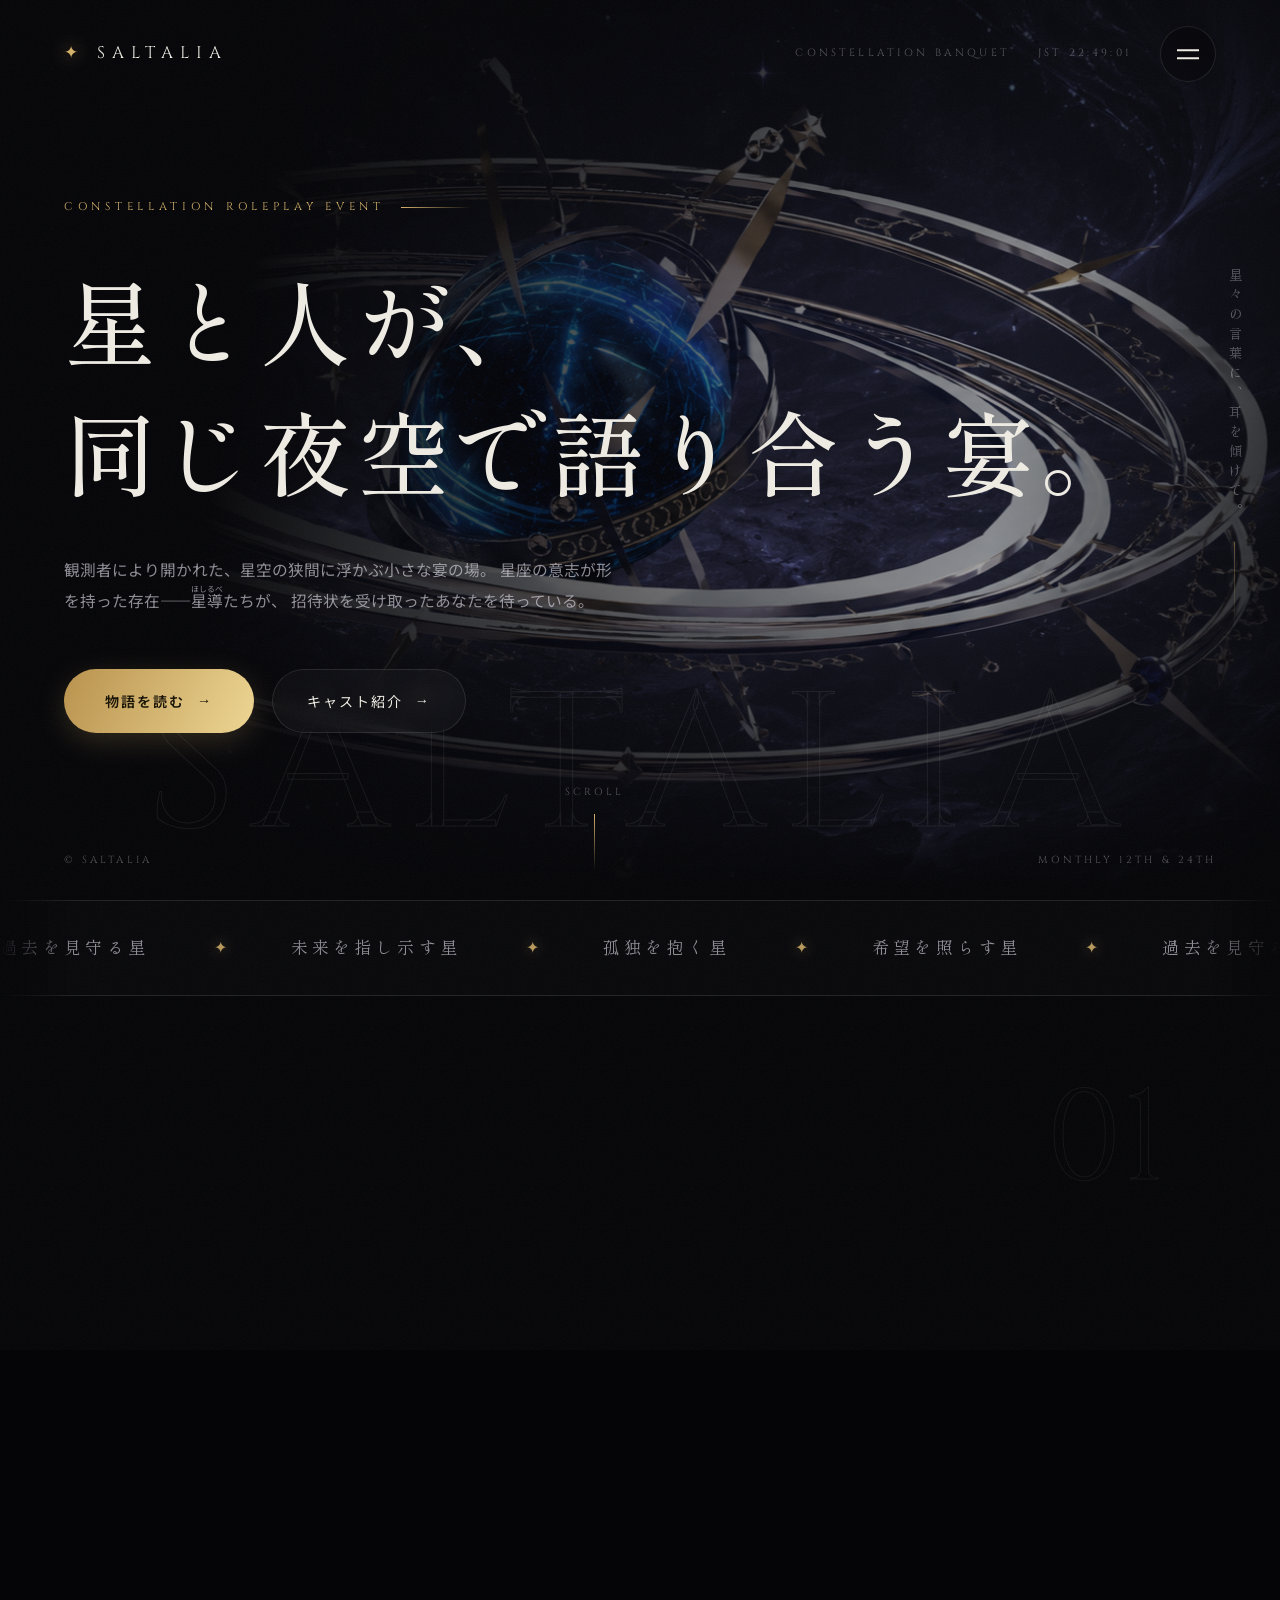
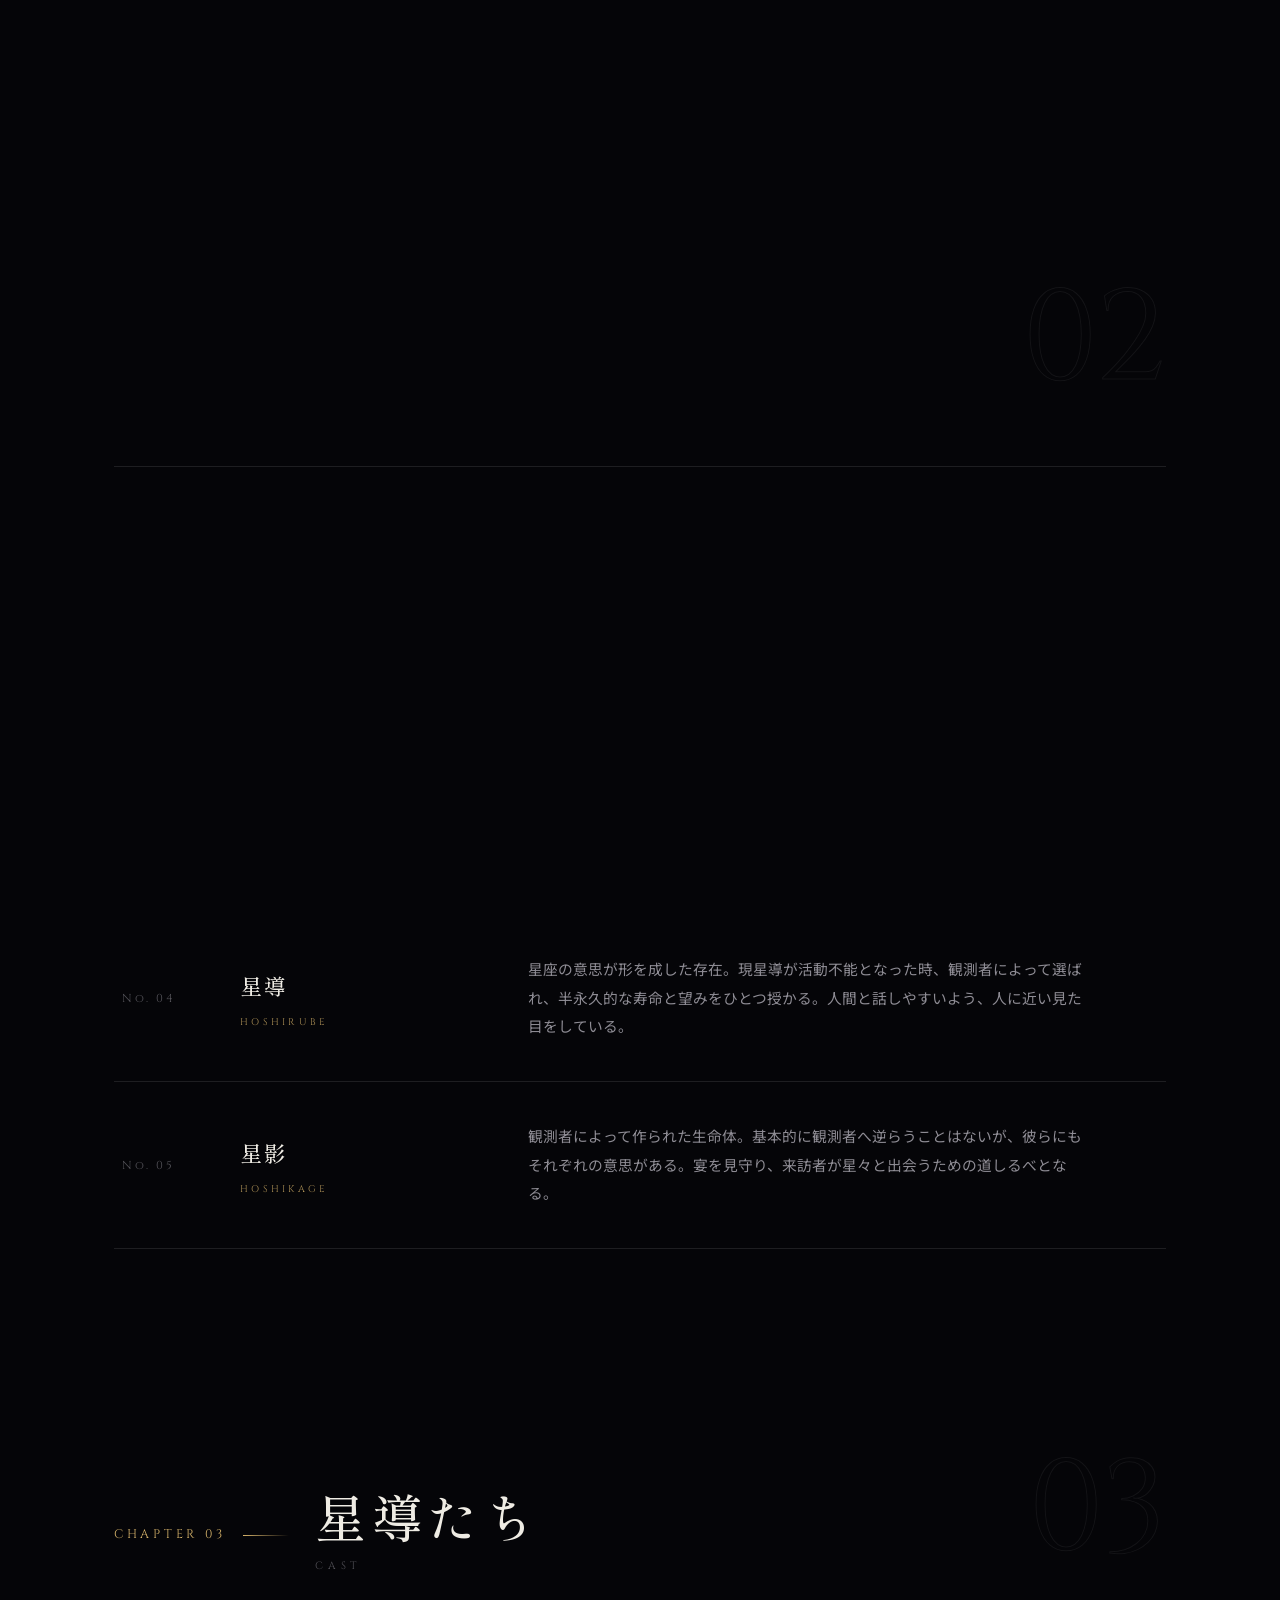
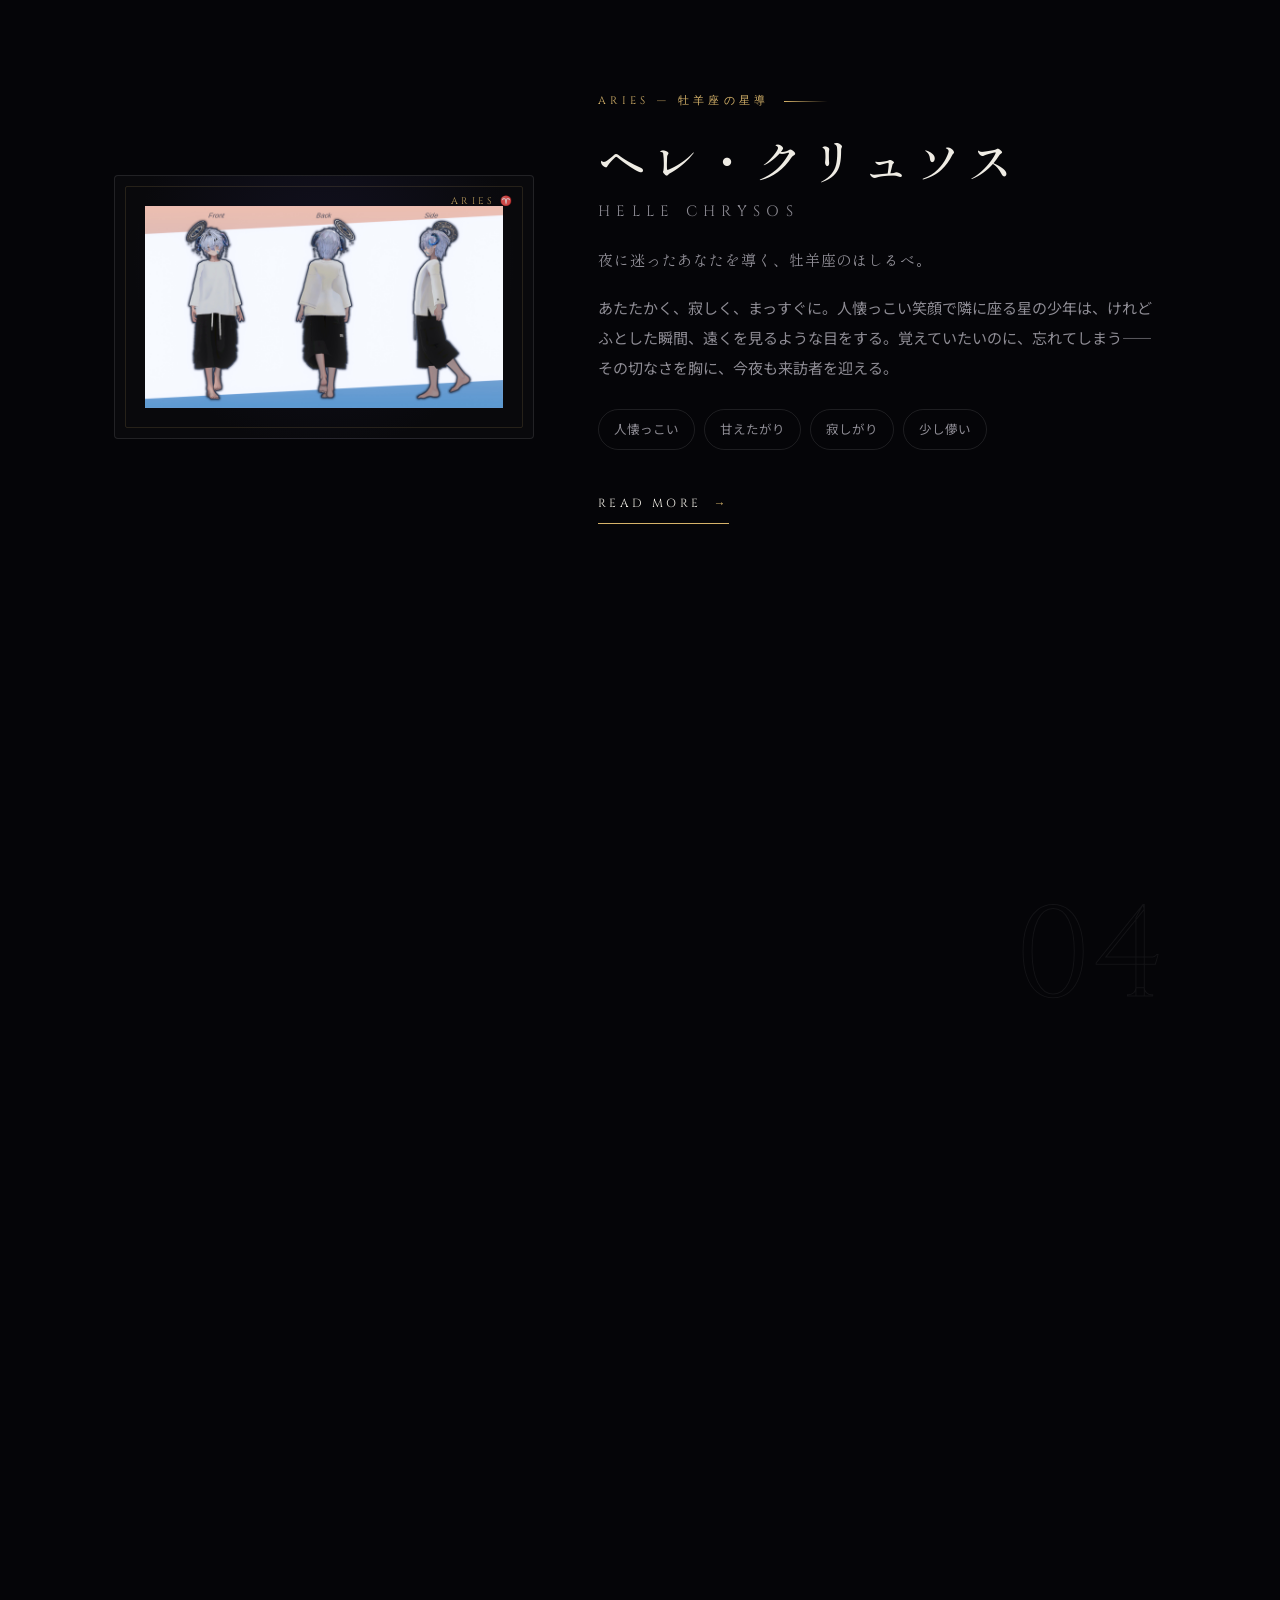
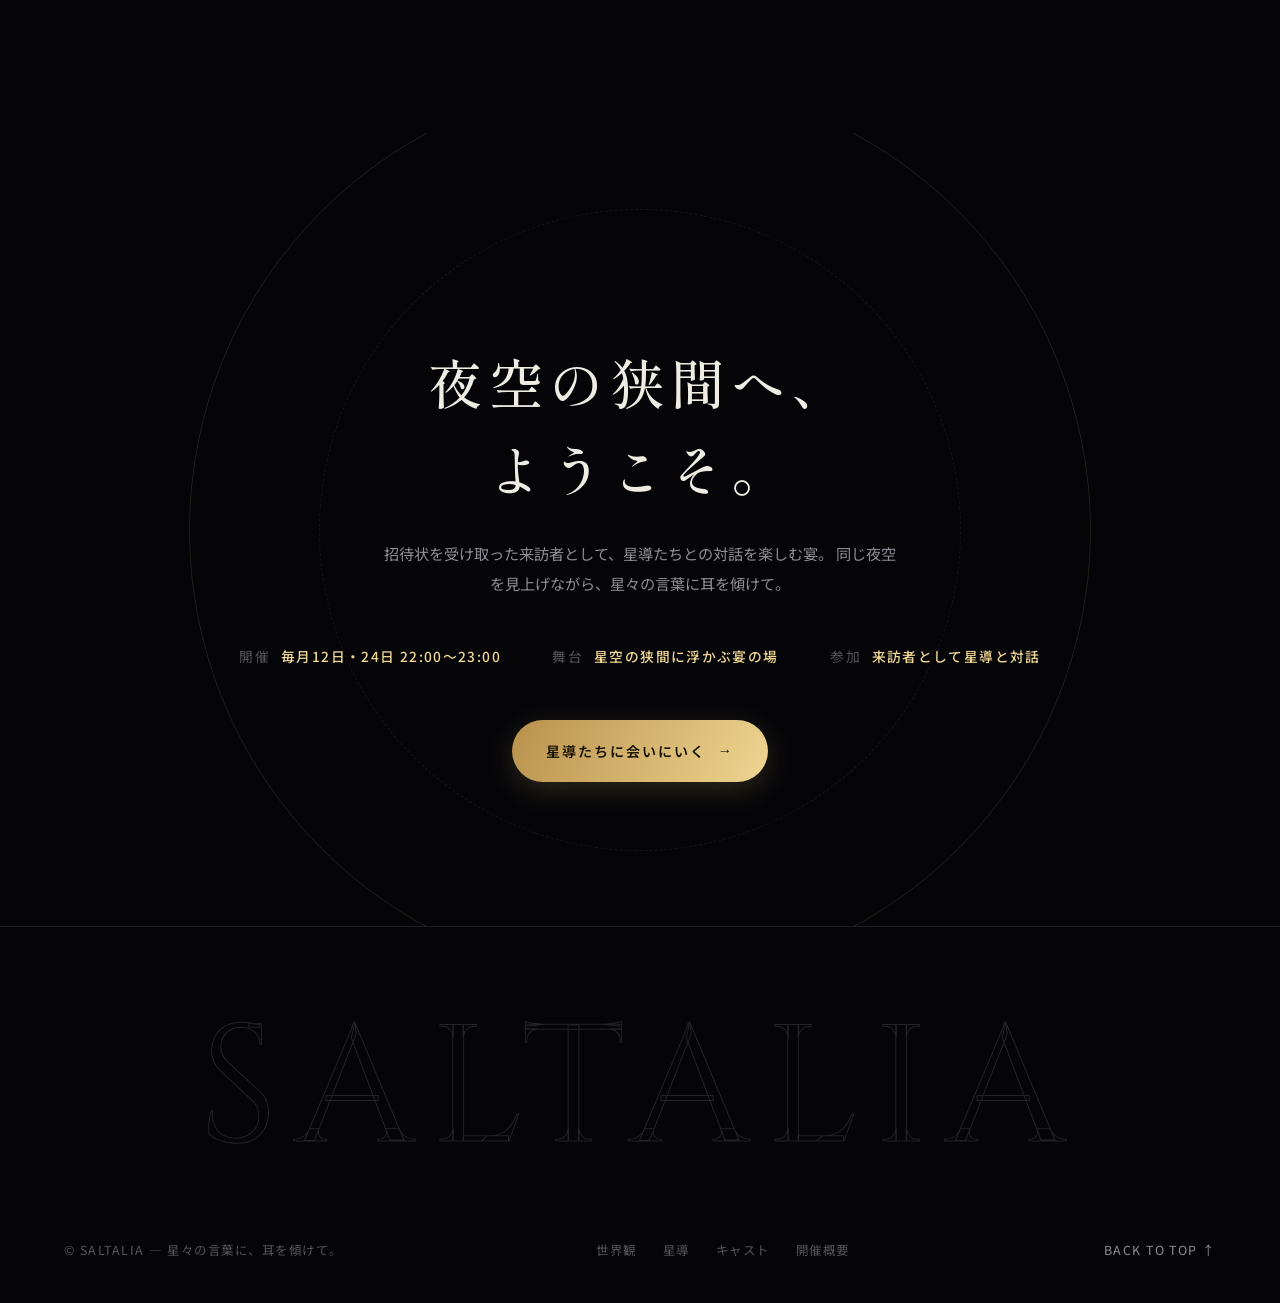
==== index.html @ f15479ea "Add files via upload" ====
<!doctype html>
<html lang="ja">
<head>
  <meta charset="utf-8" />
  <meta name="viewport" content="width=device-width, initial-scale=1" />
  <title>Saltalia｜星導たちの宴</title>
  <meta name="description" content="星座の意志が形を持った存在、星導と来訪者が語り合う星空の宴 Saltalia 公式サイト" />
  <link rel="preconnect" href="https://fonts.googleapis.com">
  <link rel="preconnect" href="https://fonts.gstatic.com" crossorigin>
  <link href="https://fonts.googleapis.com/css2?family=Cinzel:wght@400;500;600&family=Shippori+Mincho:wght@400;500;600&family=Noto+Sans+JP:wght@300;400;500;600&display=swap" rel="stylesheet">
  <link rel="stylesheet" href="styles.css" />
</head>
<body class="is-locked">

  <!-- loader -->
  <div class="loader" aria-hidden="true">
    <div class="loader-mark">
      <p class="word">
        <span style="animation-delay:.05s">S</span><span style="animation-delay:.1s">A</span><span style="animation-delay:.15s">L</span><span style="animation-delay:.2s">T</span><span style="animation-delay:.25s">A</span><span style="animation-delay:.3s">L</span><span style="animation-delay:.35s">I</span><span style="animation-delay:.4s">A</span>
      </p>
      <div class="loader-line"></div>
    </div>
  </div>

  <div class="progress" aria-hidden="true"><i id="progressBar"></i></div>

  <div class="sky" aria-hidden="true">
    <canvas id="starCanvas"></canvas>
    <div class="sky-glow-1"></div>
    <div class="sky-glow-2"></div>
  </div>

  <header class="site-header" id="top">
    <a class="brand" href="index.html"><i>✦</i>SALTALIA</a>
    <div class="header-meta">
      <span class="label">CONSTELLATION BANQUET</span>
      <span class="clock" id="clock">--:--:--</span>
      <button class="menu-btn" type="button" aria-label="メニュー" aria-expanded="false">
        <span></span><span></span>
      </button>
    </div>
  </header>

  <!-- fullscreen menu -->
  <nav class="menu" aria-label="メインメニュー">
    <div class="menu-nav">
      <a href="#story"><em>01</em>世界観</a>
      <a href="#lore"><em>02</em>ことば</a>
      <a href="#cast"><em>03</em>星導と星影</a>
      <a href="#event"><em>04</em>開催概要</a>
      <a href="#visit"><em>05</em>来訪案内</a>
      <a href="cast.html"><em>––</em>キャスト詳細</a>
    </div>
    <div class="menu-aside">
      <p>CONSTELLATION<br>ROLEPLAY EVENT</p>
      <p><strong>12TH &amp; 24TH</strong><br>MONTHLY 22:00 – 23:00</p>
      <p>SOMEWHERE IN<br>THE NIGHT SKY</p>
    </div>
  </nav>

  <main>
    <!-- ==================== hero ==================== -->
    <section class="hero">
      <div class="hero-image" id="heroImage" aria-hidden="true"></div>
      <p class="hero-word" aria-hidden="true">SALTALIA</p>

      <div class="hero-inner">
        <p class="hero-eyebrow">CONSTELLATION ROLEPLAY EVENT</p>
        <h1>
          <span class="line"><span>星と人が、</span></span>
          <span class="line"><span>同じ夜空で語り合う宴。</span></span>
        </h1>
        <p class="hero-lead">
          観測者により開かれた、星空の狭間に浮かぶ小さな宴の場。
          星座の意志が形を持った存在――<ruby>星導<rt>ほしるべ</rt></ruby>たちが、
          招待状を受け取ったあなたを待っている。
        </p>
        <div class="hero-actions">
          <a class="btn btn-gold" href="#story">物語を読む<span class="arrow">→</span></a>
          <a class="btn btn-line" href="cast.html">キャスト紹介<span class="arrow">→</span></a>
        </div>
      </div>

      <p class="hero-side" aria-hidden="true">星々の言葉に、耳を傾けて。</p>

      <div class="hero-foot">
        <span class="copy">© SALTALIA</span>
        <span class="scroll-cue">SCROLL</span>
        <span class="copy">MONTHLY 12TH &amp; 24TH</span>
      </div>
    </section>

    <!-- ==================== marquee ==================== -->
    <div class="marquee" aria-hidden="true">
      <div class="marquee-track">
        <span>過去を見守る星</span><em>✦</em>
        <span>未来を指し示す星</span><em>✦</em>
        <span>孤独を抱く星</span><em>✦</em>
        <span>希望を照らす星</span><em>✦</em>
        <span>過去を見守る星</span><em>✦</em>
        <span>未来を指し示す星</span><em>✦</em>
        <span>孤独を抱く星</span><em>✦</em>
        <span>希望を照らす星</span><em>✦</em>
      </div>
    </div>

    <!-- ==================== 01 story ==================== -->
    <section class="chapter" id="story">
      <p class="chapter-ghost" aria-hidden="true">01</p>
      <div class="chapter-head reveal">
        <p class="chapter-num">CHAPTER 01</p>
        <h2 class="chapter-title">世界観<small>World of Saltalia</small></h2>
      </div>
      <div class="story-layout">
        <div class="story-text">
          <p class="reveal">
            観測者により開かれた星空の狭間に浮かぶ小さな宴の場。
            そこでは、星座の意志が形を持った存在――「星導」と呼ばれる者たちが集っていた。
          </p>
          <p class="reveal" style="--d:.1s">
            彼らはそれぞれ様々な思惑を胸に、人である来訪者と語り合うため、集った。
            あなたは客人として彼らと会話を交わし、星々の言葉に耳を傾けることになる。
          </p>
          <p class="em reveal" style="--d:.2s">
            それは占いでも、物語でもない。<br>
            星と人が、同じ夜空を見上げながら交わす対話。<br>
            まだ観測者も知らない結末が、あなたの言葉で変わるかもしれない。
          </p>
        </div>
        <div class="story-visual reveal" style="--d:.15s">
          <div class="constellation">
            <svg viewBox="0 0 300 240" role="img" aria-label="星座をイメージした装飾線">
              <polyline points="48,158 102,72 156,115 208,48 255,139" />
              <polyline points="102,72 112,178 208,48" />
            </svg>
            <i></i><i></i><i></i><i></i><i></i>
          </div>
        </div>
      </div>
    </section>

    <!-- ==================== 02 lore ==================== -->
    <section class="chapter" id="lore">
      <p class="chapter-ghost" aria-hidden="true">02</p>
      <div class="chapter-head reveal">
        <p class="chapter-num">CHAPTER 02</p>
        <h2 class="chapter-title">このセカイのことば<small>Glossary</small></h2>
      </div>
      <div class="index-rows">
        <div class="index-row reveal">
          <span class="no">No. 01</span>
          <h3 class="ttl">Saltalia<small>The Banquet</small></h3>
          <p class="desc">不定期で観測者により開催される宴。星導が集合し、世界をひとつ選び、招待して話をする場。今回は、ヒトの住む世界が選ばれた。</p>
          <span class="mark">→</span>
        </div>
        <div class="index-row reveal" style="--d:.08s">
          <span class="no">No. 02</span>
          <h3 class="ttl">観測者<small>The Observer</small></h3>
          <p class="desc">このセカイができた時から既にいる、宴の主催者。気さくで友好的であり、セカイを象徴する大きな盤によって、いつでも状況を観測できる。</p>
          <span class="mark">→</span>
        </div>
        <div class="index-row reveal" style="--d:.16s">
          <span class="no">No. 03</span>
          <h3 class="ttl">来訪者<small>The Visitor</small></h3>
          <p class="desc">人の世界の中からランダムに選ばれ、招待状を受け取った客人。星導たちと同じ夜空を見上げながら、言葉を交わす。</p>
          <span class="mark">→</span>
        </div>
        <div class="index-row reveal" style="--d:.24s">
          <span class="no">No. 04</span>
          <h3 class="ttl">星導<small>Hoshirube</small></h3>
          <p class="desc">星座の意思が形を成した存在。現星導が活動不能となった時、観測者によって選ばれ、半永久的な寿命と望みをひとつ授かる。人間と話しやすいよう、人に近い見た目をしている。</p>
          <span class="mark">→</span>
        </div>
        <div class="index-row reveal" style="--d:.32s">
          <span class="no">No. 05</span>
          <h3 class="ttl">星影<small>Hoshikage</small></h3>
          <p class="desc">観測者によって作られた生命体。基本的に観測者へ逆らうことはないが、彼らにもそれぞれの意思がある。宴を見守り、来訪者が星々と出会うための道しるべとなる。</p>
          <span class="mark">→</span>
        </div>
      </div>
    </section>

    <!-- ==================== 03 cast ==================== -->
    <section class="chapter" id="cast">
      <p class="chapter-ghost" aria-hidden="true">03</p>
      <div class="chapter-head reveal">
        <p class="chapter-num">CHAPTER 03</p>
        <h2 class="chapter-title">星導たち<small>Cast</small></h2>
      </div>

      <article class="cast-panel reveal">
        <div class="cast-figure">
          <span class="sign">ARIES ♈</span>
          <img src="assets/helle.png" alt="ヘレ・クリュソスの立ち絵" />
        </div>
        <div class="cast-info">
          <p class="role">ARIES — 牡羊座の星導</p>
          <h3 class="cast-name">ヘレ・クリュソス</h3>
          <p class="cast-name-en">Helle Chrysos</p>
          <p class="cast-catch">夜に迷ったあなたを導く、牡羊座のほしるべ。</p>
          <p>あたたかく、寂しく、まっすぐに。人懐っこい笑顔で隣に座る星の少年は、けれどふとした瞬間、遠くを見るような目をする。覚えていたいのに、忘れてしまう——その切なさを胸に、今夜も来訪者を迎える。</p>
          <ul class="cast-tags">
            <li>人懐っこい</li><li>甘えたがり</li><li>寂しがり</li><li>少し儚い</li>
          </ul>
          <a class="text-link" href="cast.html#helle">READ MORE<span class="arrow">→</span></a>
        </div>
      </article>

      <div class="cast-more reveal">
        <a class="btn btn-line" href="cast.html">キャスト紹介ページへ<span class="arrow">→</span></a>
      </div>
    </section>

    <!-- ==================== 04 event ==================== -->
    <section class="chapter" id="event">
      <p class="chapter-ghost" aria-hidden="true">04</p>
      <div class="chapter-head reveal">
        <p class="chapter-num">CHAPTER 04</p>
        <h2 class="chapter-title">開催概要<small>Event Information</small></h2>
      </div>
      <div class="event-layout">
        <div class="reveal">
          <p class="event-date">12<b>th</b> &amp; 24<b>th</b><small>MONTHLY — 22:00 / 23:00 JST</small></p>
          <p class="event-desc">
            Saltaliaは、星導と来訪者が2対2で会話を交わす体験型ロールプレイイベント。
            1ローテ20分で、開催中に2回のローテーションを行う。
          </p>
          <dl class="event-facts">
            <div><dt>開催日</dt><dd>毎月12日・24日</dd></div>
            <div><dt>時間</dt><dd>22:00〜23:00</dd></div>
            <div><dt>形式</dt><dd>2対2 ／ 20分1ローテ</dd></div>
          </dl>
        </div>
        <ol class="timeline reveal" style="--d:.15s">
          <li><time>21:50 – 21:52</time><p>リクイン受付</p></li>
          <li><time>22:00</time><p>イベント開始</p></li>
          <li><time>23:00</time><p>イベント終了</p></li>
        </ol>
      </div>
    </section>

    <!-- ==================== 05 visit ==================== -->
    <section class="visit" id="visit">
      <p class="chapter-num reveal">CHAPTER 05 — VISITOR GUIDE</p>
      <h2 class="reveal">夜空の狭間へ、<br>ようこそ。</h2>
      <p class="reveal" style="--d:.1s">
        招待状を受け取った来訪者として、星導たちとの対話を楽しむ宴。
        同じ夜空を見上げながら、星々の言葉に耳を傾けて。
      </p>
      <div class="visit-meta reveal" style="--d:.18s">
        <span>開催<b>毎月12日・24日 22:00〜23:00</b></span>
        <span>舞台<b>星空の狭間に浮かぶ宴の場</b></span>
        <span>参加<b>来訪者として星導と対話</b></span>
      </div>
      <div class="reveal" style="--d:.26s">
        <a class="btn btn-gold" href="cast.html">星導たちに会いにいく<span class="arrow">→</span></a>
      </div>
    </section>
  </main>

  <footer class="site-footer">
    <p class="footer-word" aria-hidden="true">SALTALIA</p>
    <div class="footer-bar">
      <p>© SALTALIA — 星々の言葉に、耳を傾けて。</p>
      <nav aria-label="フッターメニュー">
        <a href="#story">世界観</a>
        <a href="#cast">星導</a>
        <a href="cast.html">キャスト</a>
        <a href="#event">開催概要</a>
      </nav>
      <a class="to-top" href="#top">BACK TO TOP ↑</a>
    </div>
  </footer>

  <script src="script.js"></script>
</body>
</html>
---- styles.css ----
/* ==========================================================================
   SALTALIA — editorial / cinematic rebuild v2
   ========================================================================== */
:root {
  --bg: #050508;
  --bg-soft: #0a0a12;
  --panel: #0d0d17;
  --line: rgba(255, 255, 255, 0.1);
  --line-gold: rgba(214, 179, 106, 0.4);
  --text: #efece4;
  --muted: rgba(214, 211, 222, 0.66);
  --faint: rgba(214, 211, 222, 0.38);
  --gold: #d6b36a;
  --gold-bright: #f0d894;
  --serif-jp: "Shippori Mincho", "Noto Serif JP", serif;
  --serif-en: "Cinzel", serif;
  --sans: "Noto Sans JP", system-ui, sans-serif;
  --ease: cubic-bezier(0.19, 1, 0.22, 1);
  --gutter: clamp(20px, 5vw, 80px);
}

* { box-sizing: border-box; margin: 0; padding: 0; }
html { scroll-behavior: smooth; }
html, body { height: auto; }

body {
  background: var(--bg);
  color: var(--text);
  font-family: var(--sans);
  font-weight: 400;
  line-height: 2;
  overflow-x: hidden;
  -webkit-font-smoothing: antialiased;
}
body.is-locked { overflow: hidden; }

::selection { background: rgba(214, 179, 106, 0.3); color: #fff; }
::-webkit-scrollbar { width: 8px; }
::-webkit-scrollbar-track { background: var(--bg); }
::-webkit-scrollbar-thumb { background: rgba(255, 255, 255, 0.12); border-radius: 99px; }
::-webkit-scrollbar-thumb:hover { background: rgba(214, 179, 106, 0.4); }

img { max-width: 100%; display: block; }
a { color: inherit; text-decoration: none; }
ul, ol { list-style: none; }

/* film grain */
body::after {
  content: "";
  position: fixed; inset: -50%;
  z-index: 90;
  pointer-events: none;
  opacity: 0.045;
  background-image: url("data:image/svg+xml,%3Csvg xmlns='http://www.w3.org/2000/svg' width='160' height='160'%3E%3Cfilter id='n'%3E%3CfeTurbulence type='fractalNoise' baseFrequency='0.85' numOctaves='2'/%3E%3C/filter%3E%3Crect width='160' height='160' filter='url(%23n)'/%3E%3C/svg%3E");
  animation: grain 9s steps(10) infinite;
}
@keyframes grain {
  0%, 100% { transform: translate(0, 0); }
  20% { transform: translate(-3%, 2%); }
  40% { transform: translate(2%, -3%); }
  60% { transform: translate(-2%, -2%); }
  80% { transform: translate(3%, 3%); }
}

/* ==========================================================================
   loader
   ========================================================================== */
.loader {
  position: fixed; inset: 0; z-index: 200;
  display: grid; place-items: center;
  background: var(--bg);
  transition: opacity 0.9s ease 0.15s, visibility 0.9s ease 0.15s;
}
.loader.is-done { opacity: 0; visibility: hidden; }
.loader-mark {
  display: flex; flex-direction: column; align-items: center; gap: 18px;
}
.loader-mark .word {
  font-family: var(--serif-en);
  font-size: clamp(1.2rem, 3.4vw, 2rem);
  letter-spacing: 0.55em;
  text-indent: 0.55em;
  color: var(--text);
}
.loader-mark .word span { opacity: 0; animation: letterIn 0.9s var(--ease) forwards; }
@keyframes letterIn { from { opacity: 0; transform: translateY(14px); filter: blur(4px); } to { opacity: 1; transform: none; filter: none; } }
.loader-line {
  width: 120px; height: 1px;
  background: rgba(255, 255, 255, 0.12);
  position: relative; overflow: hidden;
}
.loader-line::after {
  content: ""; position: absolute; inset: 0;
  background: var(--gold);
  transform: translateX(-100%);
  animation: loadBar 1.1s var(--ease) 0.2s forwards;
}
@keyframes loadBar { to { transform: translateX(0); } }

/* scroll progress */
.progress {
  position: fixed; top: 0; left: 0; right: 0; height: 2px; z-index: 110;
  pointer-events: none;
}
.progress i {
  display: block; height: 100%; width: 100%;
  background: linear-gradient(90deg, var(--gold), var(--gold-bright));
  transform-origin: left;
  transform: scaleX(0);
}

/* ==========================================================================
   sky
   ========================================================================== */
.sky { position: fixed; inset: 0; z-index: 0; pointer-events: none; overflow: hidden; }
#starCanvas { position: absolute; inset: 0; width: 100%; height: 100%; }
.sky-glow-1, .sky-glow-2 { position: absolute; inset: 0; filter: blur(90px); }
.sky-glow-1 {
  background: radial-gradient(ellipse 40% 30% at 78% 12%, rgba(90, 82, 160, 0.35), transparent 70%);
  animation: skyDrift 18s ease-in-out infinite alternate;
}
.sky-glow-2 {
  background: radial-gradient(ellipse 35% 28% at 15% 80%, rgba(214, 179, 106, 0.12), transparent 70%);
  animation: skyDrift 24s ease-in-out infinite alternate-reverse;
}
@keyframes skyDrift { from { transform: translate3d(-1.5%, -1%, 0); } to { transform: translate3d(1.5%, 1.5%, 0) scale(1.06); } }

main, .site-footer { position: relative; z-index: 1; }

/* ==========================================================================
   header / menu
   ========================================================================== */
.site-header {
  position: fixed; top: 0; left: 0; right: 0; z-index: 120;
  display: flex; align-items: center; justify-content: space-between;
  padding: 26px var(--gutter);
  transition: padding 0.5s var(--ease);
  pointer-events: none;
}
.site-header > * { pointer-events: auto; }
.site-header.is-scrolled { padding-top: 14px; padding-bottom: 14px; }
.site-header::before {
  content: ""; position: absolute; inset: 0;
  background: linear-gradient(to bottom, rgba(5, 5, 8, 0.85), transparent);
  opacity: 0; transition: opacity 0.5s ease;
  pointer-events: none;
}
.site-header.is-scrolled::before { opacity: 1; }

.brand {
  position: relative;
  font-family: var(--serif-en);
  font-size: 1.05rem;
  letter-spacing: 0.42em;
  display: inline-flex; align-items: center; gap: 12px;
}
.brand i {
  font-style: normal; color: var(--gold);
  text-shadow: 0 0 18px rgba(214, 179, 106, 0.9);
  animation: markPulse 4s ease-in-out infinite;
}
@keyframes markPulse { 0%, 100% { opacity: 1; } 50% { opacity: 0.4; } }

.header-meta {
  position: relative;
  display: flex; align-items: center; gap: 28px;
  font-family: var(--serif-en);
  font-size: 0.66rem;
  letter-spacing: 0.3em;
  color: var(--faint);
}
.header-meta .clock { min-width: 88px; text-align: right; }

.menu-btn {
  position: relative;
  width: 56px; height: 56px;
  border: 1px solid var(--line);
  border-radius: 50%;
  background: rgba(5, 5, 8, 0.4);
  backdrop-filter: blur(12px);
  cursor: pointer;
  display: grid; place-items: center;
  transition: border-color 0.4s ease, transform 0.4s var(--ease);
}
.menu-btn:hover { border-color: var(--line-gold); transform: scale(1.06); }
.menu-btn span {
  position: absolute; left: 50%; top: 50%;
  width: 22px; height: 1.5px;
  background: var(--text);
  transition: transform 0.45s var(--ease), background 0.3s;
}
.menu-btn span:nth-child(1) { transform: translate(-50%, calc(-50% - 4px)); }
.menu-btn span:nth-child(2) { transform: translate(-50%, calc(-50% + 4px)); }
body.menu-open .menu-btn span:nth-child(1) { transform: translate(-50%, -50%) rotate(45deg); }
body.menu-open .menu-btn span:nth-child(2) { transform: translate(-50%, -50%) rotate(-45deg); }

/* fullscreen menu */
.menu {
  position: fixed; inset: 0; z-index: 115;
  background: rgba(5, 5, 8, 0.9);
  backdrop-filter: blur(28px);
  -webkit-backdrop-filter: blur(28px);
  display: grid;
  grid-template-columns: 1fr auto;
  align-items: center;
  padding: 0 var(--gutter);
  clip-path: circle(0% at calc(100% - 54px - var(--gutter)) 54px);
  visibility: hidden;
  transition: clip-path 0.8s var(--ease), visibility 0.8s;
}
body.menu-open .menu { clip-path: circle(150% at calc(100% - 54px - var(--gutter)) 54px); visibility: visible; }
.menu-nav { display: grid; gap: 4px; }
.menu-nav a {
  position: relative;
  display: flex; align-items: baseline; gap: 22px;
  padding: 14px 0;
  font-family: var(--serif-jp);
  font-size: clamp(1.7rem, 4.6vw, 3rem);
  letter-spacing: 0.12em;
  color: var(--muted);
  transition: color 0.4s ease, padding-left 0.5s var(--ease);
  opacity: 0; transform: translateY(26px);
}
body.menu-open .menu-nav a { opacity: 1; transform: none; transition: color 0.4s, padding-left 0.5s var(--ease), opacity 0.7s var(--ease), transform 0.7s var(--ease); }
body.menu-open .menu-nav a:nth-child(1) { transition-delay: 0s, 0s, 0.18s, 0.18s; }
body.menu-open .menu-nav a:nth-child(2) { transition-delay: 0s, 0s, 0.24s, 0.24s; }
body.menu-open .menu-nav a:nth-child(3) { transition-delay: 0s, 0s, 0.3s, 0.3s; }
body.menu-open .menu-nav a:nth-child(4) { transition-delay: 0s, 0s, 0.36s, 0.36s; }
body.menu-open .menu-nav a:nth-child(5) { transition-delay: 0s, 0s, 0.42s, 0.42s; }
body.menu-open .menu-nav a:nth-child(6) { transition-delay: 0s, 0s, 0.48s, 0.48s; }
.menu-nav a em {
  font-style: normal;
  font-family: var(--serif-en);
  font-size: 0.68rem;
  letter-spacing: 0.3em;
  color: var(--gold);
  opacity: 0.75;
}
.menu-nav a:hover { color: var(--text); padding-left: 18px; }
.menu-nav a::before {
  content: ""; position: absolute; left: 0; bottom: 6px;
  width: 100%; height: 1px;
  background: linear-gradient(90deg, rgba(214, 179, 106, 0.4), transparent 65%);
  transform: scaleX(0); transform-origin: left;
  transition: transform 0.6s var(--ease);
}
.menu-nav a:hover::before { transform: scaleX(1); }
.menu-aside {
  display: grid; gap: 10px;
  text-align: right;
  font-family: var(--serif-en);
  font-size: 0.66rem;
  letter-spacing: 0.32em;
  color: var(--faint);
}
.menu-aside strong { color: var(--gold); font-weight: 500; }

/* ==========================================================================
   hero
   ========================================================================== */
.hero {
  position: relative;
  min-height: 100svh;
  display: flex; flex-direction: column; justify-content: center;
  padding: 140px var(--gutter) 120px;
  overflow: hidden;
  isolation: isolate;
}
.hero-image {
  position: absolute; inset: 0; z-index: -2;
  background:
    linear-gradient(100deg, var(--bg) 22%, rgba(5, 5, 8, 0.55) 55%, rgba(5, 5, 8, 0.35) 74%, var(--bg) 100%),
    linear-gradient(to top, var(--bg) 4%, transparent 36%),
    linear-gradient(to bottom, rgba(5, 5, 8, 0.8) 0%, transparent 32%),
    url("assets/saltalia-hero-clean.png") 68% center / cover no-repeat;
  transform: scale(1.06);
  will-change: transform;
  animation: heroZoom 3.2s var(--ease) forwards;
}
@keyframes heroZoom { from { transform: scale(1.16); filter: blur(6px); } to { transform: scale(1.06); filter: blur(0); } }
.hero-word {
  position: absolute; left: 0; right: 0; bottom: 4vh; z-index: -1;
  font-family: var(--serif-en);
  font-size: clamp(4.5rem, 15vw, 15rem);
  line-height: 1;
  letter-spacing: 0.08em;
  text-align: center;
  white-space: nowrap;
  color: transparent;
  -webkit-text-stroke: 1px rgba(255, 255, 255, 0.07);
  user-select: none;
  pointer-events: none;
}
.hero-inner { max-width: 1180px; width: 100%; margin: 0 auto; }
.hero-eyebrow {
  display: inline-flex; align-items: center; gap: 16px;
  font-family: var(--serif-en);
  font-size: 0.7rem;
  letter-spacing: 0.42em;
  color: var(--gold);
  margin-bottom: 36px;
}
.hero-eyebrow::after { content: ""; width: 70px; height: 1px; background: linear-gradient(90deg, var(--gold), transparent); }
.hero h1 {
  font-family: var(--serif-jp);
  font-weight: 500;
  font-size: clamp(2.5rem, 7.2vw, 6rem);
  line-height: 1.42;
  letter-spacing: 0.06em;
}
.hero h1 .line { display: block; overflow: hidden; }
.hero h1 .line > span { display: inline-block; transform: translateY(110%); transition: transform 1.2s var(--ease); }
body.is-ready .hero h1 .line:nth-child(1) > span { transform: none; transition-delay: 0.55s; }
body.is-ready .hero h1 .line:nth-child(2) > span { transform: none; transition-delay: 0.7s; }
.hero-lead {
  margin: 38px 0 52px;
  max-width: 560px;
  color: var(--muted);
  font-size: 0.98rem;
  opacity: 0; transform: translateY(20px);
  transition: opacity 1.1s var(--ease) 1.05s, transform 1.1s var(--ease) 1.05s;
}
body.is-ready .hero-lead { opacity: 1; transform: none; }
.hero-actions {
  display: flex; flex-wrap: wrap; gap: 18px;
  opacity: 0; transform: translateY(20px);
  transition: opacity 1.1s var(--ease) 1.25s, transform 1.1s var(--ease) 1.25s;
}
body.is-ready .hero-actions { opacity: 1; transform: none; }

.hero-side {
  position: absolute; right: calc(var(--gutter) * 0.5); top: 50%;
  transform: translateY(-50%);
  writing-mode: vertical-rl;
  font-family: var(--serif-jp);
  font-size: 0.82rem;
  letter-spacing: 0.5em;
  color: var(--faint);
  display: flex; align-items: center; gap: 20px;
}
.hero-side::after { content: ""; width: 1px; height: 90px; background: linear-gradient(to bottom, var(--line-gold), transparent); }

.hero-foot {
  position: absolute; left: var(--gutter); right: var(--gutter); bottom: 30px;
  display: flex; justify-content: space-between; align-items: flex-end;
  font-family: var(--serif-en);
  font-size: 0.64rem;
  letter-spacing: 0.3em;
  color: var(--faint);
}
.scroll-cue { display: flex; flex-direction: column; align-items: center; gap: 12px; }
.scroll-cue::after {
  content: ""; width: 1px; height: 56px;
  background: linear-gradient(to bottom, var(--gold), transparent);
  animation: cue 2.4s var(--ease) infinite;
  transform-origin: top;
}
@keyframes cue {
  0% { transform: scaleY(0); opacity: 0; }
  30% { transform: scaleY(1); opacity: 1; }
  100% { transform: scaleY(1) translateY(18px); opacity: 0; }
}

/* ==========================================================================
   buttons
   ========================================================================== */
.btn {
  position: relative;
  display: inline-flex; align-items: center; justify-content: center; gap: 12px;
  min-width: 190px;
  padding: 17px 34px;
  border-radius: 999px;
  font-size: 0.88rem;
  letter-spacing: 0.14em;
  overflow: hidden;
  transition: transform 0.4s var(--ease), box-shadow 0.4s ease, border-color 0.4s, color 0.4s;
}
.btn:hover { transform: translateY(-3px); }
.btn .arrow { font-family: var(--serif-en); transition: transform 0.4s var(--ease); }
.btn:hover .arrow { transform: translateX(5px); }
.btn-gold {
  color: #171204;
  font-weight: 600;
  background: linear-gradient(115deg, #b9924c, var(--gold-bright) 50%, #b9924c);
  background-size: 220% 100%;
  box-shadow: 0 8px 30px rgba(214, 179, 106, 0.2);
}
.btn-gold:hover { background-position: 100% 0; box-shadow: 0 16px 44px rgba(214, 179, 106, 0.32); }
.btn-line { border: 1px solid var(--line); color: var(--text); background: rgba(255, 255, 255, 0.03); backdrop-filter: blur(8px); }
.btn-line:hover { border-color: var(--line-gold); background: rgba(214, 179, 106, 0.06); }

/* ==========================================================================
   marquee
   ========================================================================== */
.marquee {
  position: relative;
  overflow: hidden;
  padding: 30px 0;
  border-top: 1px solid var(--line);
  border-bottom: 1px solid var(--line);
  background: rgba(255, 255, 255, 0.015);
  -webkit-mask-image: linear-gradient(90deg, transparent, #000 6%, #000 94%, transparent);
  mask-image: linear-gradient(90deg, transparent, #000 6%, #000 94%, transparent);
}
.marquee-track {
  display: flex; align-items: center; gap: 64px;
  width: max-content;
  animation: marquee 40s linear infinite;
}
.marquee:hover .marquee-track { animation-play-state: paused; }
.marquee-track span {
  font-family: var(--serif-jp);
  font-size: 1.05rem;
  letter-spacing: 0.26em;
  white-space: nowrap;
  color: var(--muted);
}
.marquee-track em {
  font-style: normal; font-family: var(--serif-en);
  color: var(--gold); opacity: 0.85;
  text-shadow: 0 0 14px rgba(214, 179, 106, 0.6);
}
@keyframes marquee { to { transform: translateX(-50%); } }

/* ==========================================================================
   chapters (common section layout)
   ========================================================================== */
.chapter {
  position: relative;
  max-width: 1180px;
  margin: 0 auto;
  padding: clamp(90px, 13vh, 160px) var(--gutter);
}
.chapter-head {
  display: flex; align-items: baseline; gap: 26px;
  margin-bottom: clamp(44px, 7vh, 80px);
}
.chapter-num {
  font-family: var(--serif-en);
  font-size: 0.78rem;
  letter-spacing: 0.3em;
  color: var(--gold);
  white-space: nowrap;
}
.chapter-num::after { content: ""; display: inline-block; vertical-align: middle; width: 46px; height: 1px; margin-left: 18px; background: linear-gradient(90deg, var(--gold), transparent); }
.chapter-title {
  font-family: var(--serif-jp);
  font-weight: 500;
  font-size: clamp(1.9rem, 4.4vw, 3.2rem);
  letter-spacing: 0.1em;
  line-height: 1.3;
}
.chapter-title small {
  display: block;
  margin-top: 10px;
  font-family: var(--serif-en);
  font-size: 0.66rem;
  font-weight: 400;
  letter-spacing: 0.44em;
  color: var(--faint);
  text-transform: uppercase;
}
.chapter-ghost {
  position: absolute; right: var(--gutter); top: clamp(60px, 9vh, 120px);
  font-family: var(--serif-en);
  font-size: clamp(4rem, 10vw, 9rem);
  line-height: 1;
  color: transparent;
  -webkit-text-stroke: 1px rgba(255, 255, 255, 0.06);
  pointer-events: none; user-select: none;
}

/* ---------- story ---------- */
.story-layout { display: grid; grid-template-columns: 1fr 0.85fr; gap: clamp(40px, 6vw, 90px); align-items: start; }
.story-text p { color: var(--muted); margin-bottom: 26px; font-size: 0.98rem; }
.story-text .em {
  font-family: var(--serif-jp);
  color: var(--gold-bright);
  font-size: 1.22rem;
  line-height: 2.1;
  letter-spacing: 0.08em;
  border-left: 1px solid var(--line-gold);
  padding-left: 24px;
  margin-top: 40px;
}
.story-visual { position: sticky; top: 120px; }
.constellation {
  position: relative;
  aspect-ratio: 1 / 0.86;
  border: 1px solid var(--line);
  border-radius: 4px;
  background: radial-gradient(circle at 60% 30%, rgba(90, 82, 160, 0.12), transparent 60%);
  overflow: hidden;
}
.constellation::after {
  content: "CONSTELLATION — ARIES";
  position: absolute; left: 18px; bottom: 14px;
  font-family: var(--serif-en);
  font-size: 0.58rem; letter-spacing: 0.3em;
  color: var(--faint);
}
.constellation svg { position: absolute; inset: 8%; width: 84%; height: 84%; }
.constellation polyline {
  fill: none; stroke: rgba(214, 179, 106, 0.5); stroke-width: 1;
  stroke-dasharray: 5 8;
  animation: dash 40s linear infinite;
}
@keyframes dash { to { stroke-dashoffset: -800; } }
.constellation i {
  position: absolute; width: 7px; height: 7px; border-radius: 50%;
  background: #fff;
  box-shadow: 0 0 14px rgba(255, 255, 255, 0.9), 0 0 34px rgba(214, 179, 106, 0.5);
  animation: starPulse 2.8s ease-in-out infinite alternate;
}
.constellation i:nth-child(2) { left: 16%; top: 66%; }
.constellation i:nth-child(3) { left: 34%; top: 30%; animation-delay: 0.3s; }
.constellation i:nth-child(4) { left: 52%; top: 48%; animation-delay: 0.6s; }
.constellation i:nth-child(5) { left: 70%; top: 20%; animation-delay: 0.9s; }
.constellation i:nth-child(6) { left: 85%; top: 58%; animation-delay: 1.2s; }
@keyframes starPulse { to { transform: scale(1.6); opacity: 0.6; } }

/* ---------- index rows (lore / guide) ---------- */
.index-rows { border-top: 1px solid var(--line); }
.index-row {
  position: relative;
  display: grid;
  grid-template-columns: 90px 260px 1fr 40px;
  gap: 28px;
  align-items: center;
  padding: 40px 8px;
  border-bottom: 1px solid var(--line);
  transition: background 0.5s ease, padding-left 0.5s var(--ease);
}
.index-row:hover { background: linear-gradient(90deg, rgba(214, 179, 106, 0.05), transparent 70%); padding-left: 22px; }
.index-row .no {
  font-family: var(--serif-en);
  font-size: 0.72rem; letter-spacing: 0.24em;
  color: var(--faint);
  transition: color 0.4s;
}
.index-row:hover .no { color: var(--gold); }
.index-row .ttl {
  font-family: var(--serif-jp);
  font-weight: 500;
  font-size: 1.35rem;
  letter-spacing: 0.1em;
}
.index-row .ttl small {
  display: block;
  font-family: var(--serif-en);
  font-size: 0.6rem; font-weight: 400;
  letter-spacing: 0.34em; text-transform: uppercase;
  color: var(--gold); opacity: 0.8;
  margin-top: 6px;
}
.index-row .desc { color: var(--muted); font-size: 0.92rem; line-height: 1.95; }
.index-row .mark {
  font-family: var(--serif-en);
  color: var(--gold);
  opacity: 0; transform: translateX(-8px);
  transition: opacity 0.4s, transform 0.5s var(--ease);
}
.index-row:hover .mark { opacity: 1; transform: none; }

/* ---------- cast panels ---------- */
.cast-panel {
  position: relative;
  display: grid;
  grid-template-columns: minmax(300px, 0.85fr) 1.15fr;
  gap: clamp(34px, 5vw, 70px);
  align-items: center;
  padding: clamp(40px, 6vh, 70px) 0;
}
.cast-panel + .cast-panel { border-top: 1px solid var(--line); }
.cast-panel.reverse { grid-template-columns: 1.15fr minmax(300px, 0.85fr); }
.cast-panel.reverse .cast-figure { order: 2; }
.cast-panel.reverse .cast-info { order: 1; }
.cast-figure {
  position: relative;
  border-radius: 4px;
  overflow: hidden;
  background: radial-gradient(circle at 50% 32%, rgba(90, 82, 160, 0.16), rgba(255, 255, 255, 0.02) 70%);
  border: 1px solid var(--line);
  padding: clamp(16px, 2.4vw, 30px);
  transition: border-color 0.5s ease;
}
.cast-panel:hover .cast-figure { border-color: var(--line-gold); }
.cast-figure::before {
  content: ""; position: absolute; inset: 10px;
  border: 1px solid rgba(214, 179, 106, 0.14);
  border-radius: 2px;
  pointer-events: none;
}
.cast-figure img {
  width: 100%; max-height: 460px; object-fit: contain;
  transition: transform 0.9s var(--ease);
}
.cast-panel:hover .cast-figure img { transform: scale(1.035); }
.cast-figure .sign {
  position: absolute; top: 16px; right: 18px;
  font-family: var(--serif-en);
  font-size: 0.6rem; letter-spacing: 0.32em;
  color: var(--gold); opacity: 0.85;
}
.cast-info .role {
  font-family: var(--serif-en);
  font-size: 0.68rem; letter-spacing: 0.4em;
  color: var(--gold);
  margin-bottom: 16px;
  display: flex; align-items: center; gap: 14px;
}
.cast-info .role::after { content: ""; width: 44px; height: 1px; background: linear-gradient(90deg, var(--gold), transparent); }
.cast-name {
  font-family: var(--serif-jp);
  font-weight: 500;
  font-size: clamp(1.9rem, 4vw, 3rem);
  letter-spacing: 0.1em;
  line-height: 1.3;
  margin-bottom: 6px;
}
.cast-name-en {
  font-family: var(--serif-en);
  font-size: 0.68rem; letter-spacing: 0.42em;
  color: var(--faint); text-transform: uppercase;
  margin-bottom: 26px;
}
.cast-catch {
  font-family: var(--serif-jp);
  color: var(--gold-bright);
  font-size: 1.06rem;
  letter-spacing: 0.06em;
  line-height: 2;
  margin-bottom: 20px;
}
.cast-info > p { color: var(--muted); font-size: 0.94rem; margin-bottom: 18px; }
.cast-tags { display: flex; flex-wrap: wrap; gap: 9px; margin: 26px 0 34px; }
.cast-tags li {
  font-size: 0.78rem; letter-spacing: 0.08em;
  color: var(--muted);
  padding: 7px 15px;
  border: 1px solid var(--line);
  border-radius: 999px;
  transition: border-color 0.4s, color 0.4s;
}
.cast-tags li:hover { border-color: var(--line-gold); color: var(--gold-bright); }
.text-link {
  position: relative;
  display: inline-flex; align-items: center; gap: 12px;
  font-family: var(--serif-en);
  font-size: 0.74rem; letter-spacing: 0.3em;
  color: var(--text);
  padding-bottom: 8px;
}
.text-link::after {
  content: ""; position: absolute; left: 0; right: 0; bottom: 0;
  height: 1px; background: var(--gold);
  transform-origin: left;
  transition: transform 0.5s var(--ease);
}
.text-link:hover::after { transform: scaleX(0.4); }
.text-link .arrow { color: var(--gold); transition: transform 0.4s var(--ease); }
.text-link:hover .arrow { transform: translateX(6px); }

.cast-more { margin-top: clamp(40px, 6vh, 64px); text-align: center; }

/* ---------- event ---------- */
.event-layout { display: grid; grid-template-columns: 0.9fr 1.1fr; gap: clamp(36px, 5vw, 80px); align-items: start; }
.event-date {
  font-family: var(--serif-en);
  font-size: clamp(2.6rem, 5.4vw, 4.4rem);
  line-height: 1.15;
  letter-spacing: 0.06em;
  color: var(--text);
}
.event-date b { color: var(--gold); font-weight: 600; }
.event-date small {
  display: block;
  font-size: 0.9rem; letter-spacing: 0.3em;
  color: var(--faint);
  margin-top: 14px;
}
.event-desc { margin-top: 30px; color: var(--muted); font-size: 0.95rem; max-width: 420px; }
.event-facts { margin-top: 34px; display: grid; gap: 0; border-top: 1px solid var(--line); }
.event-facts div {
  display: grid; grid-template-columns: 110px 1fr; gap: 18px;
  padding: 16px 4px;
  border-bottom: 1px solid var(--line);
  font-size: 0.92rem;
}
.event-facts dt { color: var(--gold); letter-spacing: 0.12em; font-weight: 500; }
.event-facts dd { color: var(--muted); }

.timeline { position: relative; padding-left: 34px; }
.timeline::before {
  content: ""; position: absolute; left: 5px; top: 8px; bottom: 8px;
  width: 1px;
  background: linear-gradient(to bottom, var(--line-gold), var(--line));
}
.timeline li { position: relative; padding: 16px 0 16px 6px; }
.timeline li::before {
  content: ""; position: absolute; left: -32.5px; top: 26px;
  width: 8px; height: 8px; border-radius: 50%;
  background: var(--bg);
  border: 1px solid var(--gold);
  box-shadow: 0 0 12px rgba(214, 179, 106, 0.5);
  transition: background 0.4s;
}
.timeline li:hover::before { background: var(--gold); }
.timeline time {
  display: block;
  font-family: var(--serif-en);
  font-size: 0.8rem; letter-spacing: 0.22em;
  color: var(--gold);
  margin-bottom: 4px;
}
.timeline p { color: var(--muted); font-size: 0.94rem; line-height: 1.9; }

/* ---------- visit ---------- */
.visit {
  position: relative;
  text-align: center;
  padding: clamp(110px, 16vh, 190px) var(--gutter);
  overflow: hidden;
}
.visit::before {
  content: "";
  position: absolute; left: 50%; top: 50%;
  width: min(88vw, 900px); aspect-ratio: 1;
  transform: translate(-50%, -50%);
  border: 1px solid rgba(214, 179, 106, 0.14);
  border-radius: 50%;
  animation: slowSpin 60s linear infinite;
  pointer-events: none;
}
.visit::after {
  content: "";
  position: absolute; left: 50%; top: 50%;
  width: min(66vw, 640px); aspect-ratio: 1;
  transform: translate(-50%, -50%);
  border: 1px dashed rgba(255, 255, 255, 0.07);
  border-radius: 50%;
  animation: slowSpin 90s linear infinite reverse;
  pointer-events: none;
}
@keyframes slowSpin { to { transform: translate(-50%, -50%) rotate(360deg); } }
.visit .chapter-num { justify-content: center; display: inline-flex; margin-bottom: 26px; }
.visit h2 {
  font-family: var(--serif-jp);
  font-weight: 500;
  font-size: clamp(1.9rem, 4.6vw, 3.4rem);
  letter-spacing: 0.12em;
  line-height: 1.6;
  margin-bottom: 26px;
}
.visit p { color: var(--muted); max-width: 520px; margin: 0 auto 44px; font-size: 0.95rem; }
.visit-meta {
  display: flex; justify-content: center; flex-wrap: wrap; gap: clamp(20px, 4vw, 60px);
  margin-bottom: 50px;
  font-size: 0.86rem;
}
.visit-meta span { color: var(--faint); letter-spacing: 0.14em; }
.visit-meta b { color: var(--gold-bright); font-weight: 500; margin-left: 10px; letter-spacing: 0.1em; }

/* ==========================================================================
   footer
   ========================================================================== */
.site-footer {
  border-top: 1px solid var(--line);
  padding: clamp(60px, 9vh, 100px) var(--gutter) 40px;
  overflow: hidden;
}
.footer-word {
  font-family: var(--serif-en);
  font-size: clamp(3.4rem, 13vw, 12rem);
  line-height: 1;
  letter-spacing: 0.1em;
  text-align: center;
  color: transparent;
  -webkit-text-stroke: 1px rgba(255, 255, 255, 0.12);
  transition: color 1s ease, text-shadow 1s ease;
  user-select: none;
  margin-bottom: clamp(40px, 7vh, 70px);
}
.footer-word:hover {
  color: rgba(214, 179, 106, 0.16);
  text-shadow: 0 0 60px rgba(214, 179, 106, 0.25);
}
.footer-bar {
  display: flex; justify-content: space-between; align-items: center; flex-wrap: wrap; gap: 18px;
  font-size: 0.78rem;
  color: var(--faint);
  letter-spacing: 0.12em;
}
.footer-bar nav { display: flex; gap: 26px; }
.footer-bar nav a { color: var(--faint); transition: color 0.3s; }
.footer-bar nav a:hover { color: var(--gold); }
.to-top { display: inline-flex; align-items: center; gap: 10px; color: var(--muted); transition: color 0.3s; }
.to-top:hover { color: var(--gold); }

/* ==========================================================================
   cast page
   ========================================================================== */
.page-hero {
  position: relative;
  padding: clamp(180px, 26vh, 260px) var(--gutter) clamp(60px, 9vh, 100px);
  text-align: center;
  overflow: hidden;
}
.page-hero .hero-word { bottom: auto; top: 12vh; }
.page-hero h1 {
  font-family: var(--serif-jp);
  font-weight: 500;
  font-size: clamp(2.3rem, 6vw, 4.4rem);
  letter-spacing: 0.14em;
  margin: 18px 0 22px;
}
.page-hero .hero-eyebrow { justify-content: center; margin-bottom: 0; }
.page-hero .hero-eyebrow::after { display: none; }
.page-hero p.lead-center { color: var(--muted); max-width: 560px; margin: 0 auto; font-size: 0.95rem; }

.profile {
  display: grid;
  grid-template-columns: repeat(2, minmax(0, 1fr));
  gap: 10px;
  margin: 30px 0;
}
.profile div {
  border: 1px solid var(--line);
  border-radius: 3px;
  padding: 14px 18px;
  transition: border-color 0.4s, background 0.4s;
}
.profile div:hover { border-color: var(--line-gold); background: rgba(214, 179, 106, 0.04); }
.profile span {
  display: block;
  font-size: 0.68rem; letter-spacing: 0.24em;
  color: var(--gold);
  margin-bottom: 5px;
}
.profile strong { font-weight: 500; font-size: 0.9rem; line-height: 1.7; }

.quote {
  position: relative;
  margin: 32px 0;
  padding: 6px 0 6px 26px;
  border-left: 1px solid var(--line-gold);
}
.quote p {
  font-family: var(--serif-jp);
  color: var(--text);
  font-size: 1rem;
  letter-spacing: 0.05em;
  line-height: 2.1;
}
.quote p + p { margin-top: 8px; }

.notice {
  margin: 30px 0;
  padding: 20px 24px;
  border: 1px solid rgba(214, 179, 106, 0.22);
  border-radius: 3px;
  background: rgba(214, 179, 106, 0.045);
}
.notice h3 {
  font-family: var(--serif-jp);
  font-size: 0.95rem;
  letter-spacing: 0.14em;
  color: var(--gold-bright);
  margin-bottom: 8px;
}
.notice p { color: var(--muted); font-size: 0.88rem; line-height: 1.95; }

.cast-detail { padding-top: 0; }
.cast-detail .cast-figure { position: sticky; top: 110px; align-self: start; }
.back-center { text-align: center; padding-bottom: clamp(80px, 12vh, 140px); }

/* ==========================================================================
   reveal
   ========================================================================== */
.reveal {
  opacity: 0;
  transform: translateY(40px);
  transition: opacity 1.1s var(--ease), transform 1.1s var(--ease);
  transition-delay: var(--d, 0s);
}
.reveal.is-visible { opacity: 1; transform: none; }
.reveal-line { overflow: hidden; }
.reveal-line > .inner { display: inline-block; transform: translateY(110%); transition: transform 1.1s var(--ease) var(--d, 0s); }
.reveal-line.is-visible > .inner { transform: none; }

/* mouse sparkle */
.mouse-sparkle {
  position: fixed; left: 0; top: 0; width: 12px; height: 12px;
  pointer-events: none; z-index: 130; opacity: 0;
  transform: translate(-50%, -50%) scale(0.65);
  animation: sparkleFade 850ms ease-out forwards;
  will-change: transform, opacity;
}
.mouse-sparkle::before, .mouse-sparkle::after {
  content: ""; position: absolute; left: 50%; top: 50%;
  transform: translate(-50%, -50%);
  background: radial-gradient(circle, rgba(255, 255, 255, 0.95) 0%, rgba(240, 216, 148, 0.7) 40%, rgba(214, 179, 106, 0.2) 70%, transparent 75%);
  border-radius: 999px;
}
.mouse-sparkle::before { width: 2px; height: 14px; }
.mouse-sparkle::after { width: 14px; height: 2px; }
.mouse-sparkle.small { width: 8px; height: 8px; }
@keyframes sparkleFade {
  0% { opacity: 0; transform: translate(-50%, -50%) scale(0.4) rotate(0deg); }
  20% { opacity: 0.85; }
  100% { opacity: 0; transform: translate(calc(-50% + var(--dx, 0px)), calc(-50% + var(--dy, -12px))) scale(1.4) rotate(40deg); }
}

/* ==========================================================================
   reduced motion / responsive
   ========================================================================== */
@media (prefers-reduced-motion: reduce) {
  *, *::before, *::after { animation-duration: 0.001s !important; transition-duration: 0.001s !important; }
  .reveal, .hero-lead, .hero-actions { opacity: 1 !important; transform: none !important; }
  .hero h1 .line > span, .reveal-line > .inner { transform: none !important; }
}

@media (max-width: 1024px) {
  .story-layout { grid-template-columns: 1fr; }
  .story-visual { position: static; }
  .cast-panel, .cast-panel.reverse { grid-template-columns: 1fr; }
  .cast-panel.reverse .cast-figure, .cast-panel.reverse .cast-info { order: initial; }
  .cast-detail .cast-figure { position: static; }
  .event-layout { grid-template-columns: 1fr; }
  .chapter-ghost { display: none; }
  .hero-side { display: none; }
}

@media (max-width: 720px) {
  .index-row { grid-template-columns: 1fr; gap: 10px; padding: 30px 4px; }
  .index-row .mark { display: none; }
  .index-row:hover { padding-left: 4px; }
  .chapter-head { flex-direction: column; gap: 14px; }
  .header-meta .clock, .header-meta .label { display: none; }
  .menu { grid-template-columns: 1fr; }
  .menu-aside { display: none; }
  .hero-foot { justify-content: center; }
  .hero-foot .copy { display: none; }
  .profile { grid-template-columns: 1fr; }
  .footer-bar { justify-content: center; text-align: center; }
}

@media (max-width: 520px) {
  .hero { padding-top: 120px; padding-bottom: 100px; }
  .hero-lead { font-size: 0.92rem; }
  .btn { min-width: 160px; padding: 15px 26px; }
  .marquee-track span { font-size: 0.9rem; }
  .visit-meta { flex-direction: column; gap: 12px; }
}
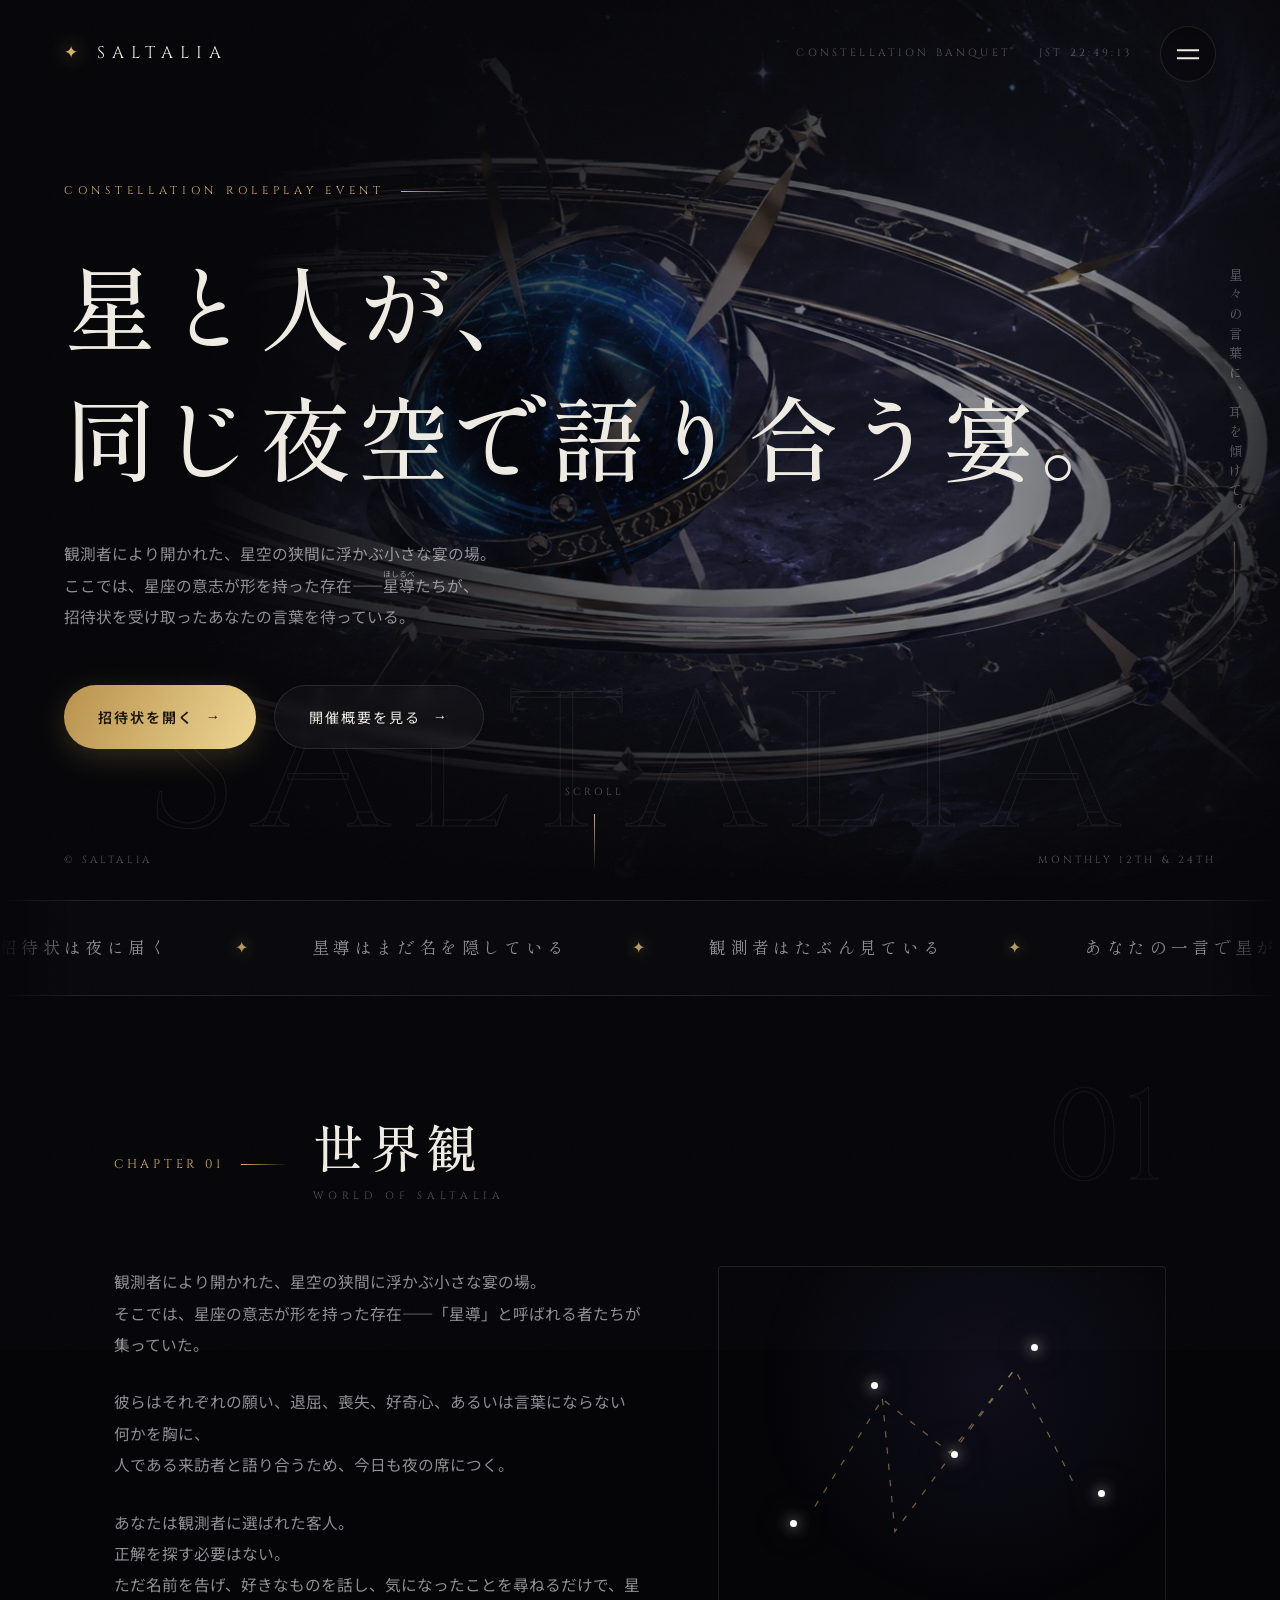
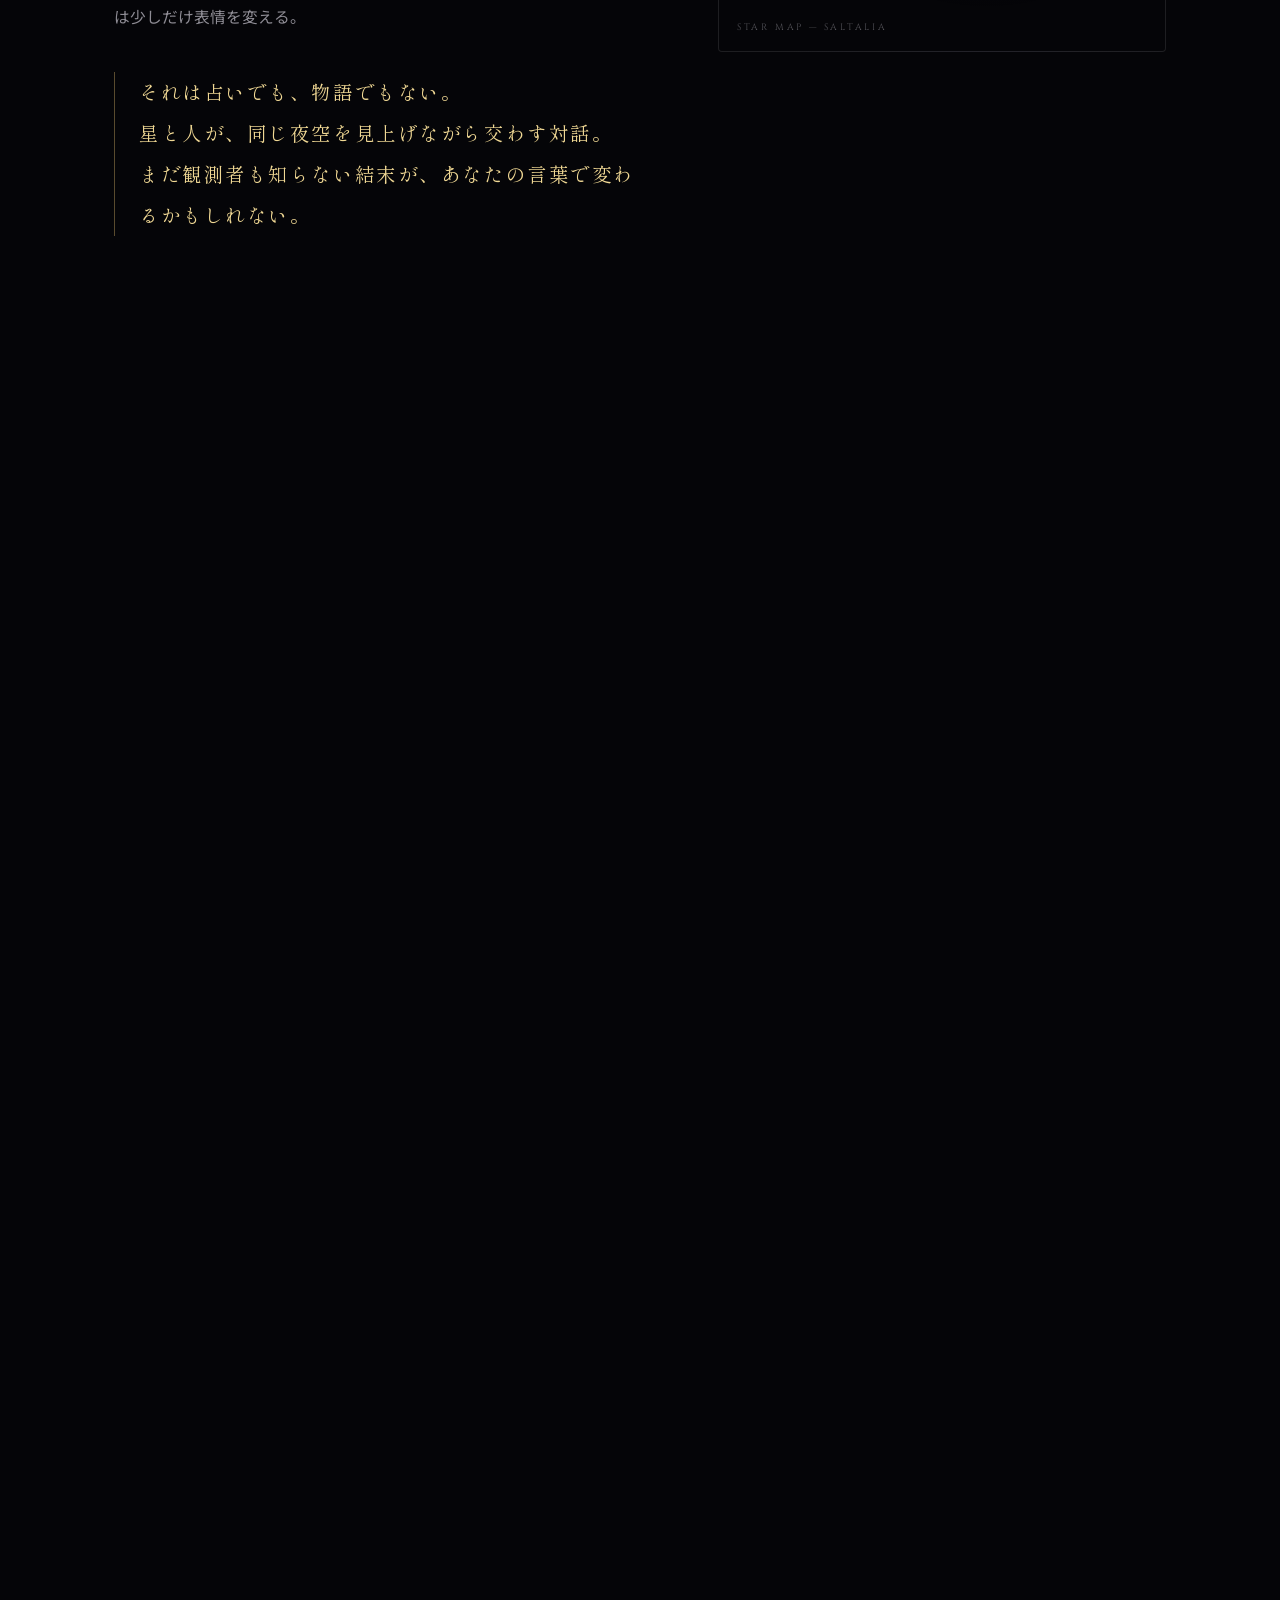
==== commit ff8b942b: "Add files via upload" ====
--- a/index.html
+++ b/index.html
@@ -43,13 +43,14 @@
 
   <!-- fullscreen menu -->
   <nav class="menu" aria-label="メインメニュー">
-    <div class="menu-nav">
+    <div class="menu-nav compact-nav">
       <a href="#story"><em>01</em>世界観</a>
-      <a href="#lore"><em>02</em>ことば</a>
-      <a href="#cast"><em>03</em>星導と星影</a>
-      <a href="#event"><em>04</em>開催概要</a>
-      <a href="#visit"><em>05</em>来訪案内</a>
-      <a href="cast.html"><em>––</em>キャスト詳細</a>
+      <a href="#invitation"><em>02</em>招待状</a>
+      <a href="#lore"><em>03</em>ことば</a>
+      <a href="#cast"><em>04</em>星導たち</a>
+      <a href="#event"><em>05</em>開催概要</a>
+      <a href="#visit"><em>06</em>来訪案内</a>
+      <a href="cast.html"><em>––</em>キャスト紹介（準備中）</a>
     </div>
     <div class="menu-aside">
       <p>CONSTELLATION<br>ROLEPLAY EVENT</p>
@@ -71,13 +72,13 @@
           <span class="line"><span>同じ夜空で語り合う宴。</span></span>
         </h1>
         <p class="hero-lead">
-          観測者により開かれた、星空の狭間に浮かぶ小さな宴の場。
-          星座の意志が形を持った存在――<ruby>星導<rt>ほしるべ</rt></ruby>たちが、
-          招待状を受け取ったあなたを待っている。
+          観測者により開かれた、星空の狭間に浮かぶ小さな宴の場。<br>
+          ここでは、星座の意志が形を持った存在――<ruby>星導<rt>ほしるべ</rt></ruby>たちが、<br>
+          招待状を受け取ったあなたの言葉を待っている。
         </p>
         <div class="hero-actions">
-          <a class="btn btn-gold" href="#story">物語を読む<span class="arrow">→</span></a>
-          <a class="btn btn-line" href="cast.html">キャスト紹介<span class="arrow">→</span></a>
+          <a class="btn btn-gold" href="#invitation">招待状を開く<span class="arrow">→</span></a>
+          <a class="btn btn-line" href="#event">開催概要を見る<span class="arrow">→</span></a>
         </div>
       </div>
 
@@ -93,14 +94,14 @@
     <!-- ==================== marquee ==================== -->
     <div class="marquee" aria-hidden="true">
       <div class="marquee-track">
-        <span>過去を見守る星</span><em>✦</em>
-        <span>未来を指し示す星</span><em>✦</em>
-        <span>孤独を抱く星</span><em>✦</em>
-        <span>希望を照らす星</span><em>✦</em>
-        <span>過去を見守る星</span><em>✦</em>
-        <span>未来を指し示す星</span><em>✦</em>
-        <span>孤独を抱く星</span><em>✦</em>
-        <span>希望を照らす星</span><em>✦</em>
+        <span>招待状は夜に届く</span><em>✦</em>
+        <span>星導はまだ名を隠している</span><em>✦</em>
+        <span>観測者はたぶん見ている</span><em>✦</em>
+        <span>あなたの一言で星が揺れる</span><em>✦</em>
+        <span>招待状は夜に届く</span><em>✦</em>
+        <span>星導はまだ名を隠している</span><em>✦</em>
+        <span>観測者はたぶん見ている</span><em>✦</em>
+        <span>あなたの一言で星が揺れる</span><em>✦</em>
       </div>
     </div>
 
@@ -114,12 +115,17 @@
       <div class="story-layout">
         <div class="story-text">
           <p class="reveal">
-            観測者により開かれた星空の狭間に浮かぶ小さな宴の場。
+            観測者により開かれた、星空の狭間に浮かぶ小さな宴の場。<br>
             そこでは、星座の意志が形を持った存在――「星導」と呼ばれる者たちが集っていた。
           </p>
           <p class="reveal" style="--d:.1s">
-            彼らはそれぞれ様々な思惑を胸に、人である来訪者と語り合うため、集った。
-            あなたは客人として彼らと会話を交わし、星々の言葉に耳を傾けることになる。
+            彼らはそれぞれの願い、退屈、喪失、好奇心、あるいは言葉にならない何かを胸に、<br>
+            人である来訪者と語り合うため、今日も夜の席につく。
+          </p>
+          <p class="reveal" style="--d:.15s">
+            あなたは観測者に選ばれた客人。<br>
+            正解を探す必要はない。<br>
+            ただ名前を告げ、好きなものを話し、気になったことを尋ねるだけで、星は少しだけ表情を変える。
           </p>
           <p class="em reveal" style="--d:.2s">
             それは占いでも、物語でもない。<br>
@@ -139,121 +145,157 @@
       </div>
     </section>
 
-    <!-- ==================== 02 lore ==================== -->
+    <!-- ==================== 02 invitation ==================== -->
+    <section class="chapter invitation-section" id="invitation">
+      <p class="chapter-ghost" aria-hidden="true">02</p>
+      <div class="chapter-head reveal">
+        <p class="chapter-num">CHAPTER 02</p>
+        <h2 class="chapter-title">観測者からの招待状<small>Invitation</small></h2>
+      </div>
+      <article class="invitation-card reveal">
+        <p class="seal" aria-hidden="true">✦</p>
+        <p class="letter-label">To the Visitor</p>
+        <h3>夜空の狭間に、席をひとつ用意しました。</h3>
+        <p>
+          もしこの案内を見つけたのなら、それは偶然ではなく、観測の結果かもしれません。<br>
+          宴では、あなたの肩書きも、強さも、特別な知識も必要ありません。<br>
+          必要なのは、星の話を聞いてみたいという少しの好奇心だけです。
+        </p>
+        <p>
+          名前をまだ明かさない星導たちも、遠くからあなたの来訪を待っています。<br>
+          扉の向こうで交わす一言が、その夜だけの星図になるかもしれません。
+        </p>
+        <div class="letter-signature">
+          <span>Observer's Note</span>
+          <strong>扉が開いたら、どうか一歩だけ。</strong>
+        </div>
+      </article>
+    </section>
+
+    <!-- ==================== 03 lore ==================== -->
     <section class="chapter" id="lore">
-      <p class="chapter-ghost" aria-hidden="true">02</p>
-      <div class="chapter-head reveal">
-        <p class="chapter-num">CHAPTER 02</p>
+      <p class="chapter-ghost" aria-hidden="true">03</p>
+      <div class="chapter-head reveal">
+        <p class="chapter-num">CHAPTER 03</p>
         <h2 class="chapter-title">このセカイのことば<small>Glossary</small></h2>
       </div>
       <div class="index-rows">
         <div class="index-row reveal">
           <span class="no">No. 01</span>
           <h3 class="ttl">Saltalia<small>The Banquet</small></h3>
-          <p class="desc">不定期で観測者により開催される宴。星導が集合し、世界をひとつ選び、招待して話をする場。今回は、ヒトの住む世界が選ばれた。</p>
+          <p class="desc">不定期で観測者により開催される宴。<br>星導が集合し、世界をひとつ選び、招待して話をする場。<br>今回は、ヒトの住む世界が選ばれた。</p>
           <span class="mark">→</span>
         </div>
         <div class="index-row reveal" style="--d:.08s">
           <span class="no">No. 02</span>
           <h3 class="ttl">観測者<small>The Observer</small></h3>
-          <p class="desc">このセカイができた時から既にいる、宴の主催者。気さくで友好的であり、セカイを象徴する大きな盤によって、いつでも状況を観測できる。</p>
+          <p class="desc">このセカイができた時から既にいる、宴の主催者。<br>気さくで友好的であり、セカイを象徴する大きな盤によって、いつでも状況を観測できる。<br>たまに、見ていないふりもする。</p>
           <span class="mark">→</span>
         </div>
         <div class="index-row reveal" style="--d:.16s">
           <span class="no">No. 03</span>
           <h3 class="ttl">来訪者<small>The Visitor</small></h3>
-          <p class="desc">人の世界の中からランダムに選ばれ、招待状を受け取った客人。星導たちと同じ夜空を見上げながら、言葉を交わす。</p>
+          <p class="desc">人の世界の中から選ばれ、招待状を受け取った客人。<br>星導たちと同じ夜空を見上げながら、言葉を交わす。<br>あなたの言葉が、その夜だけの星図になる。</p>
           <span class="mark">→</span>
         </div>
         <div class="index-row reveal" style="--d:.24s">
           <span class="no">No. 04</span>
           <h3 class="ttl">星導<small>Hoshirube</small></h3>
-          <p class="desc">星座の意思が形を成した存在。現星導が活動不能となった時、観測者によって選ばれ、半永久的な寿命と望みをひとつ授かる。人間と話しやすいよう、人に近い見た目をしている。</p>
+          <p class="desc">星座の意思が形を成した存在。<br>現星導が活動不能となった時、観測者によって選ばれ、半永久的な寿命と望みをひとつ授かる。<br>人間と話しやすいよう、人に近い見た目をしている。</p>
           <span class="mark">→</span>
         </div>
         <div class="index-row reveal" style="--d:.32s">
           <span class="no">No. 05</span>
           <h3 class="ttl">星影<small>Hoshikage</small></h3>
-          <p class="desc">観測者によって作られた生命体。基本的に観測者へ逆らうことはないが、彼らにもそれぞれの意思がある。宴を見守り、来訪者が星々と出会うための道しるべとなる。</p>
-          <span class="mark">→</span>
-        </div>
-      </div>
-    </section>
-
-    <!-- ==================== 03 cast ==================== -->
-    <section class="chapter" id="cast">
-      <p class="chapter-ghost" aria-hidden="true">03</p>
-      <div class="chapter-head reveal">
-        <p class="chapter-num">CHAPTER 03</p>
+          <p class="desc">観測者によって作られた生命体。<br>宴を見守り、来訪者が星々と出会うための道しるべとなる。<br>迷ったら、たぶん彼らのほうが先に気づいてくれる。</p>
+          <span class="mark">→</span>
+        </div>
+      </div>
+    </section>
+
+    <!-- ==================== 04 cast ==================== -->
+    <section class="chapter coming-soon-section" id="cast">
+      <p class="chapter-ghost" aria-hidden="true">04</p>
+      <div class="chapter-head reveal">
+        <p class="chapter-num">CHAPTER 04</p>
         <h2 class="chapter-title">星導たち<small>Cast</small></h2>
       </div>
 
-      <article class="cast-panel reveal">
-        <div class="cast-figure">
-          <span class="sign">ARIES ♈</span>
-          <img src="assets/helle.png" alt="ヘレ・クリュソスの立ち絵" />
-        </div>
-        <div class="cast-info">
-          <p class="role">ARIES — 牡羊座の星導</p>
-          <h3 class="cast-name">ヘレ・クリュソス</h3>
-          <p class="cast-name-en">Helle Chrysos</p>
-          <p class="cast-catch">夜に迷ったあなたを導く、牡羊座のほしるべ。</p>
-          <p>あたたかく、寂しく、まっすぐに。人懐っこい笑顔で隣に座る星の少年は、けれどふとした瞬間、遠くを見るような目をする。覚えていたいのに、忘れてしまう——その切なさを胸に、今夜も来訪者を迎える。</p>
+      <article class="coming-soon-card reveal">
+        <div class="soon-orbit" aria-hidden="true">
+          <span></span><span></span><span></span><span></span>
+        </div>
+        <div class="soon-copy">
+          <p class="role">CAST PREVIEW</p>
+          <h3 class="cast-name">キャストページは、準備中。</h3>
+          <p class="cast-name-en">COMING SOON</p>
+          <p class="cast-catch">今はまだ、星の帳の向こう側。</p>
+          <p>
+            キャストの名前・姿・詳細プロフィールは、ただいま準備中です。<br>
+            どの星があなたを迎えるのか。<br>
+            どうか少しだけ、楽しみに待っていてください。
+          </p>
+          <div class="teaser-list">
+            <span>名前：未観測</span>
+            <span>星座：未観測</span>
+            <span>願い：観測不能</span>
+          </div>
           <ul class="cast-tags">
-            <li>人懐っこい</li><li>甘えたがり</li><li>寂しがり</li><li>少し儚い</li>
+            <li>COMING SOON</li>
+            <li>ページ準備中</li>
+            <li>星導名簿は未観測</li>
+            <li>星の帳の向こう側</li>
           </ul>
-          <a class="text-link" href="cast.html#helle">READ MORE<span class="arrow">→</span></a>
+          <a class="text-link" href="cast.html">TEASER PAGE<span class="arrow">→</span></a>
         </div>
       </article>
-
-      <div class="cast-more reveal">
-        <a class="btn btn-line" href="cast.html">キャスト紹介ページへ<span class="arrow">→</span></a>
-      </div>
-    </section>
-
-    <!-- ==================== 04 event ==================== -->
+    </section>
+
+    <!-- ==================== 05 event ==================== -->
     <section class="chapter" id="event">
-      <p class="chapter-ghost" aria-hidden="true">04</p>
-      <div class="chapter-head reveal">
-        <p class="chapter-num">CHAPTER 04</p>
+      <p class="chapter-ghost" aria-hidden="true">05</p>
+      <div class="chapter-head reveal">
+        <p class="chapter-num">CHAPTER 05</p>
         <h2 class="chapter-title">開催概要<small>Event Information</small></h2>
       </div>
       <div class="event-layout">
         <div class="reveal">
           <p class="event-date">12<b>th</b> &amp; 24<b>th</b><small>MONTHLY — 22:00 / 23:00 JST</small></p>
           <p class="event-desc">
-            Saltaliaは、星導と来訪者が2対2で会話を交わす体験型ロールプレイイベント。
-            1ローテ20分で、開催中に2回のローテーションを行う。
+            Saltaliaは、星導と来訪者が2対2で会話を交わす体験型ロールプレイイベント。<br>
+            1ローテ20分で、開催中に2回のローテーションを行います。<br>
+            星導と来訪者が、その夜だけの言葉を交わす時間です。
           </p>
           <dl class="event-facts">
             <div><dt>開催日</dt><dd>毎月12日・24日</dd></div>
             <div><dt>時間</dt><dd>22:00〜23:00</dd></div>
             <div><dt>形式</dt><dd>2対2 ／ 20分1ローテ</dd></div>
+            <div><dt>雰囲気</dt><dd>会話重視 / 物語体験 / 初見歓迎</dd></div>
           </dl>
         </div>
         <ol class="timeline reveal" style="--d:.15s">
-          <li><time>21:50 – 21:52</time><p>リクイン受付</p></li>
-          <li><time>22:00</time><p>イベント開始</p></li>
-          <li><time>23:00</time><p>イベント終了</p></li>
+          <li><time>21:55</time><p>リクイン受付。<br>招待状を手に、扉の前へ。</p></li>
+          <li><time>22:00</time><p>イベント開始。<br>星導との対話がはじまります。</p></li>
+          <li><time>23:00</time><p>イベント終了。<br>見上げた空が、少し違って見えたら成功です。</p></li>
         </ol>
       </div>
     </section>
 
-    <!-- ==================== 05 visit ==================== -->
+    <!-- ==================== 06 visit ==================== -->
     <section class="visit" id="visit">
-      <p class="chapter-num reveal">CHAPTER 05 — VISITOR GUIDE</p>
+      <p class="chapter-num reveal">CHAPTER 06 — VISITOR GUIDE</p>
       <h2 class="reveal">夜空の狭間へ、<br>ようこそ。</h2>
       <p class="reveal" style="--d:.1s">
-        招待状を受け取った来訪者として、星導たちとの対話を楽しむ宴。
-        同じ夜空を見上げながら、星々の言葉に耳を傾けて。
+        招待状を受け取った来訪者として、星導たちとの対話を楽しむ宴。<br>
+        まだ伏せられた星の気配を感じながら、同じ夜空に耳を傾けて。
       </p>
       <div class="visit-meta reveal" style="--d:.18s">
         <span>開催<b>毎月12日・24日 22:00〜23:00</b></span>
         <span>舞台<b>星空の狭間に浮かぶ宴の場</b></span>
-        <span>参加<b>来訪者として星導と対話</b></span>
+        <span>参加<b>招待状を受け取った来訪者</b></span>
       </div>
       <div class="reveal" style="--d:.26s">
-        <a class="btn btn-gold" href="cast.html">星導たちに会いにいく<span class="arrow">→</span></a>
+        <a class="btn btn-gold" href="#event">開催概要を見る<span class="arrow">→</span></a>
       </div>
     </section>
   </main>
@@ -264,8 +306,8 @@
       <p>© SALTALIA — 星々の言葉に、耳を傾けて。</p>
       <nav aria-label="フッターメニュー">
         <a href="#story">世界観</a>
+        <a href="#invitation">招待状</a>
         <a href="#cast">星導</a>
-        <a href="cast.html">キャスト</a>
         <a href="#event">開催概要</a>
       </nav>
       <a class="to-top" href="#top">BACK TO TOP ↑</a>
--- a/styles.css
+++ b/styles.css
@@ -50,9 +50,9 @@
   position: fixed; inset: -50%;
   z-index: 90;
   pointer-events: none;
-  opacity: 0.045;
+  opacity: 0.032;
   background-image: url("data:image/svg+xml,%3Csvg xmlns='http://www.w3.org/2000/svg' width='160' height='160'%3E%3Cfilter id='n'%3E%3CfeTurbulence type='fractalNoise' baseFrequency='0.85' numOctaves='2'/%3E%3C/filter%3E%3Crect width='160' height='160' filter='url(%23n)'/%3E%3C/svg%3E");
-  animation: grain 9s steps(10) infinite;
+  /* light: static grain is cheaper than animating a full-screen layer */
 }
 @keyframes grain {
   0%, 100% { transform: translate(0, 0); }
@@ -114,18 +114,24 @@
    ========================================================================== */
 .sky { position: fixed; inset: 0; z-index: 0; pointer-events: none; overflow: hidden; }
 #starCanvas { position: absolute; inset: 0; width: 100%; height: 100%; }
-.sky-glow-1, .sky-glow-2 { position: absolute; inset: 0; filter: blur(90px); }
+.sky-glow-1, .sky-glow-2 { position: absolute; inset: 0; filter: blur(48px); }
 .sky-glow-1 {
   background: radial-gradient(ellipse 40% 30% at 78% 12%, rgba(90, 82, 160, 0.35), transparent 70%);
-  animation: skyDrift 18s ease-in-out infinite alternate;
+  /* light: keep the glow, skip the expensive full-screen blur animation */
 }
 .sky-glow-2 {
   background: radial-gradient(ellipse 35% 28% at 15% 80%, rgba(214, 179, 106, 0.12), transparent 70%);
-  animation: skyDrift 24s ease-in-out infinite alternate-reverse;
+  /* light: keep the glow, skip the expensive full-screen blur animation */
 }
 @keyframes skyDrift { from { transform: translate3d(-1.5%, -1%, 0); } to { transform: translate3d(1.5%, 1.5%, 0) scale(1.06); } }
 
 main, .site-footer { position: relative; z-index: 1; }
+
+.chapter, .visit, .page-hero {
+  content-visibility: auto;
+  contain-intrinsic-size: 900px;
+}
+.hero { content-visibility: visible; }
 
 /* ==========================================================================
    header / menu
@@ -177,7 +183,7 @@
   border: 1px solid var(--line);
   border-radius: 50%;
   background: rgba(5, 5, 8, 0.4);
-  backdrop-filter: blur(12px);
+  backdrop-filter: blur(6px);
   cursor: pointer;
   display: grid; place-items: center;
   transition: border-color 0.4s ease, transform 0.4s var(--ease);
@@ -198,8 +204,8 @@
 .menu {
   position: fixed; inset: 0; z-index: 115;
   background: rgba(5, 5, 8, 0.9);
-  backdrop-filter: blur(28px);
-  -webkit-backdrop-filter: blur(28px);
+  backdrop-filter: blur(16px);
+  -webkit-backdrop-filter: blur(16px);
   display: grid;
   grid-template-columns: 1fr auto;
   align-items: center;
@@ -272,9 +278,8 @@
     linear-gradient(100deg, var(--bg) 22%, rgba(5, 5, 8, 0.55) 55%, rgba(5, 5, 8, 0.35) 74%, var(--bg) 100%),
     linear-gradient(to top, var(--bg) 4%, transparent 36%),
     linear-gradient(to bottom, rgba(5, 5, 8, 0.8) 0%, transparent 32%),
-    url("assets/saltalia-hero-clean.png") 68% center / cover no-repeat;
+    url("assets/saltalia-hero-clean.webp") 68% center / cover no-repeat;
   transform: scale(1.06);
-  will-change: transform;
   animation: heroZoom 3.2s var(--ease) forwards;
 }
 @keyframes heroZoom { from { transform: scale(1.16); filter: blur(6px); } to { transform: scale(1.06); filter: blur(0); } }
@@ -386,7 +391,7 @@
   box-shadow: 0 8px 30px rgba(214, 179, 106, 0.2);
 }
 .btn-gold:hover { background-position: 100% 0; box-shadow: 0 16px 44px rgba(214, 179, 106, 0.32); }
-.btn-line { border: 1px solid var(--line); color: var(--text); background: rgba(255, 255, 255, 0.03); backdrop-filter: blur(8px); }
+.btn-line { border: 1px solid var(--line); color: var(--text); background: rgba(255, 255, 255, 0.03); backdrop-filter: blur(6px); }
 .btn-line:hover { border-color: var(--line-gold); background: rgba(214, 179, 106, 0.06); }
 
 /* ==========================================================================
@@ -493,7 +498,7 @@
   overflow: hidden;
 }
 .constellation::after {
-  content: "CONSTELLATION — ARIES";
+  content: "STAR MAP — SALTALIA";
   position: absolute; left: 18px; bottom: 14px;
   font-family: var(--serif-en);
   font-size: 0.58rem; letter-spacing: 0.3em;
@@ -952,3 +957,313 @@
   .marquee-track span { font-size: 0.9rem; }
   .visit-meta { flex-direction: column; gap: 12px; }
 }
+
+
+/* ========================================================================
+   coming soon
+   ======================================================================== */
+.coming-soon-section { padding-top: clamp(80px, 10vh, 130px); }
+.coming-soon-card {
+  position: relative;
+  display: grid;
+  grid-template-columns: minmax(280px, 0.78fr) 1.22fr;
+  gap: clamp(34px, 5vw, 70px);
+  align-items: center;
+  padding: clamp(38px, 6vw, 74px);
+  border: 1px solid var(--line);
+  border-radius: 6px;
+  overflow: hidden;
+  background:
+    radial-gradient(circle at 24% 34%, rgba(90, 82, 160, 0.2), transparent 45%),
+    linear-gradient(135deg, rgba(255, 255, 255, 0.045), rgba(255, 255, 255, 0.015));
+}
+.coming-soon-card::before {
+  content: "COMING SOON";
+  position: absolute;
+  right: clamp(18px, 4vw, 54px);
+  top: clamp(16px, 4vw, 46px);
+  font-family: var(--serif-en);
+  font-size: clamp(2.6rem, 9vw, 7.5rem);
+  line-height: 1;
+  letter-spacing: 0.08em;
+  color: transparent;
+  -webkit-text-stroke: 1px rgba(255, 255, 255, 0.055);
+  pointer-events: none;
+  white-space: nowrap;
+}
+.soon-orbit {
+  position: relative;
+  min-height: 320px;
+  border: 1px solid rgba(214, 179, 106, 0.16);
+  border-radius: 999px;
+  display: grid;
+  place-items: center;
+  isolation: isolate;
+}
+.soon-orbit::before,
+.soon-orbit::after {
+  content: "";
+  position: absolute;
+  inset: 13%;
+  border: 1px solid rgba(255, 255, 255, 0.18);
+  border-radius: 50%;
+  transform: rotate(-16deg);
+  animation: soonSpin 34s linear infinite;
+}
+.soon-orbit::after {
+  inset: 27%;
+  border-style: dashed;
+  opacity: 0.72;
+  animation-duration: 48s;
+  animation-direction: reverse;
+}
+.soon-orbit span {
+  position: absolute;
+  width: 10px;
+  height: 10px;
+  border-radius: 999px;
+  background: var(--gold-bright);
+  box-shadow: 0 0 18px rgba(240, 216, 148, 0.8), 0 0 44px rgba(90, 82, 160, 0.6);
+}
+.soon-orbit span:nth-child(1) { left: 28%; top: 18%; }
+.soon-orbit span:nth-child(2) { right: 22%; top: 34%; width: 7px; height: 7px; }
+.soon-orbit span:nth-child(3) { left: 20%; bottom: 25%; width: 6px; height: 6px; }
+.soon-orbit span:nth-child(4) { right: 28%; bottom: 16%; width: 12px; height: 12px; }
+.soon-orbit::marker { display: none; }
+.soon-copy { position: relative; z-index: 1; }
+.soon-copy .role {
+  font-family: var(--serif-en);
+  font-size: 0.68rem;
+  letter-spacing: 0.4em;
+  color: var(--gold);
+  margin-bottom: 16px;
+  display: flex;
+  align-items: center;
+  gap: 14px;
+}
+.soon-copy .role::after { content: ""; width: 44px; height: 1px; background: linear-gradient(90deg, var(--gold), transparent); }
+.soon-copy > p { color: var(--muted); font-size: 0.94rem; margin-bottom: 18px; }
+@keyframes soonSpin { to { transform: rotate(344deg); } }
+
+@media (max-width: 1024px) {
+  .coming-soon-card { grid-template-columns: 1fr; }
+  .soon-orbit { min-height: 260px; }
+}
+
+@media (max-width: 520px) {
+  .coming-soon-card { padding: 30px 22px; }
+  .soon-orbit { min-height: 210px; }
+}
+
+
+/* ========================================================================
+   mystic additions — lightweight text sections
+   ======================================================================== */
+.compact-nav a {
+  padding-top: 9px;
+  padding-bottom: 9px;
+  font-size: clamp(1.35rem, 3.7vw, 2.45rem);
+}
+.invitation-section { padding-top: clamp(70px, 10vh, 120px); }
+.invitation-card {
+  position: relative;
+  max-width: 900px;
+  margin: 0 auto;
+  padding: clamp(34px, 6vw, 70px);
+  border: 1px solid rgba(214, 179, 106, 0.26);
+  border-radius: 6px;
+  background:
+    radial-gradient(circle at 80% 20%, rgba(90, 82, 160, 0.16), transparent 42%),
+    linear-gradient(135deg, rgba(214, 179, 106, 0.08), rgba(255, 255, 255, 0.018));
+  box-shadow: 0 22px 80px rgba(0, 0, 0, 0.22);
+  overflow: hidden;
+}
+.invitation-card::before,
+.invitation-card::after {
+  content: "";
+  position: absolute;
+  inset: 18px;
+  border: 1px solid rgba(255, 255, 255, 0.065);
+  border-radius: 4px;
+  pointer-events: none;
+}
+.invitation-card::after {
+  inset: auto 28px 28px auto;
+  width: 140px;
+  height: 140px;
+  border-color: rgba(214, 179, 106, 0.18);
+  border-radius: 50%;
+}
+.invitation-card .seal {
+  position: absolute;
+  right: clamp(32px, 7vw, 90px);
+  top: clamp(28px, 5vw, 62px);
+  width: 54px;
+  height: 54px;
+  display: grid;
+  place-items: center;
+  border: 1px solid rgba(214, 179, 106, 0.34);
+  border-radius: 50%;
+  color: var(--gold-bright);
+  text-shadow: 0 0 18px rgba(240, 216, 148, 0.5);
+}
+.letter-label {
+  font-family: var(--serif-en);
+  font-size: 0.68rem;
+  letter-spacing: 0.42em;
+  color: var(--gold);
+  margin-bottom: 20px;
+}
+.invitation-card h3 {
+  max-width: 690px;
+  font-family: var(--serif-jp);
+  font-weight: 500;
+  font-size: clamp(1.55rem, 3.8vw, 2.8rem);
+  line-height: 1.6;
+  letter-spacing: 0.09em;
+  margin-bottom: 28px;
+}
+.invitation-card p:not(.seal):not(.letter-label) {
+  max-width: 690px;
+  color: var(--muted);
+  font-size: 0.96rem;
+  margin-bottom: 18px;
+}
+.letter-signature {
+  display: flex;
+  flex-wrap: wrap;
+  gap: 10px 20px;
+  align-items: baseline;
+  margin-top: 34px;
+  padding-top: 22px;
+  border-top: 1px solid var(--line);
+}
+.letter-signature span {
+  font-family: var(--serif-en);
+  font-size: 0.68rem;
+  letter-spacing: 0.36em;
+  color: var(--faint);
+}
+.letter-signature strong {
+  font-family: var(--serif-jp);
+  font-weight: 500;
+  color: var(--gold-bright);
+  letter-spacing: 0.08em;
+}
+.experience-grid {
+  display: grid;
+  grid-template-columns: repeat(3, 1fr);
+  gap: 18px;
+}
+.experience-card {
+  position: relative;
+  min-height: 270px;
+  padding: 30px 26px;
+  border: 1px solid var(--line);
+  border-radius: 6px;
+  background:
+    radial-gradient(circle at 80% 20%, rgba(90, 82, 160, 0.14), transparent 46%),
+    rgba(255, 255, 255, 0.024);
+  transition: transform 0.45s var(--ease), border-color 0.45s ease, background 0.45s ease;
+  overflow: hidden;
+}
+.experience-card:hover {
+  transform: translateY(-6px);
+  border-color: var(--line-gold);
+  background: rgba(214, 179, 106, 0.045);
+}
+.experience-card::after {
+  content: "✦";
+  position: absolute;
+  right: 24px;
+  bottom: 18px;
+  font-family: var(--serif-en);
+  color: rgba(214, 179, 106, 0.42);
+  font-size: 1.2rem;
+}
+.experience-card .card-no {
+  font-family: var(--serif-en);
+  font-size: 0.72rem;
+  letter-spacing: 0.32em;
+  color: var(--gold);
+}
+.experience-card h3 {
+  margin: 26px 0 16px;
+  font-family: var(--serif-jp);
+  font-weight: 500;
+  font-size: 1.25rem;
+  letter-spacing: 0.12em;
+}
+.experience-card p {
+  color: var(--muted);
+  font-size: 0.9rem;
+  line-height: 1.95;
+}
+.note-board {
+  display: grid;
+  grid-template-columns: repeat(4, 1fr);
+  gap: 14px;
+}
+.note {
+  position: relative;
+  min-height: 160px;
+  padding: 24px 22px;
+  border: 1px solid rgba(255, 255, 255, 0.085);
+  border-radius: 4px;
+  background: rgba(255, 255, 255, 0.026);
+  color: var(--muted);
+  font-family: var(--serif-jp);
+  font-size: 0.94rem;
+  line-height: 2;
+  letter-spacing: 0.05em;
+}
+.note::before {
+  content: "OBS.";
+  display: block;
+  margin-bottom: 16px;
+  font-family: var(--serif-en);
+  font-size: 0.6rem;
+  letter-spacing: 0.32em;
+  color: var(--gold);
+}
+.note::after {
+  content: "";
+  position: absolute;
+  right: 18px;
+  top: 18px;
+  width: 8px;
+  height: 8px;
+  border-radius: 50%;
+  background: rgba(240, 216, 148, 0.72);
+  box-shadow: 0 0 18px rgba(240, 216, 148, 0.55);
+}
+.teaser-list {
+  display: grid;
+  gap: 8px;
+  margin: 24px 0 4px;
+  padding: 18px 20px;
+  border: 1px solid rgba(255, 255, 255, 0.085);
+  background: rgba(0, 0, 0, 0.12);
+}
+.teaser-list span {
+  color: var(--muted);
+  font-size: 0.86rem;
+  letter-spacing: 0.1em;
+}
+.teaser-list span::before {
+  content: "✦";
+  color: var(--gold);
+  margin-right: 10px;
+}
+.teaser-hero .lead-center { max-width: 760px; }
+
+@media (max-width: 1024px) {
+  .experience-grid, .note-board { grid-template-columns: repeat(2, 1fr); }
+}
+@media (max-width: 720px) {
+  .compact-nav a { font-size: clamp(1.2rem, 7vw, 1.9rem); }
+  .experience-grid, .note-board { grid-template-columns: 1fr; }
+  .experience-card { min-height: auto; }
+  .note { min-height: auto; }
+  .invitation-card .seal { position: static; margin-bottom: 18px; }
+}
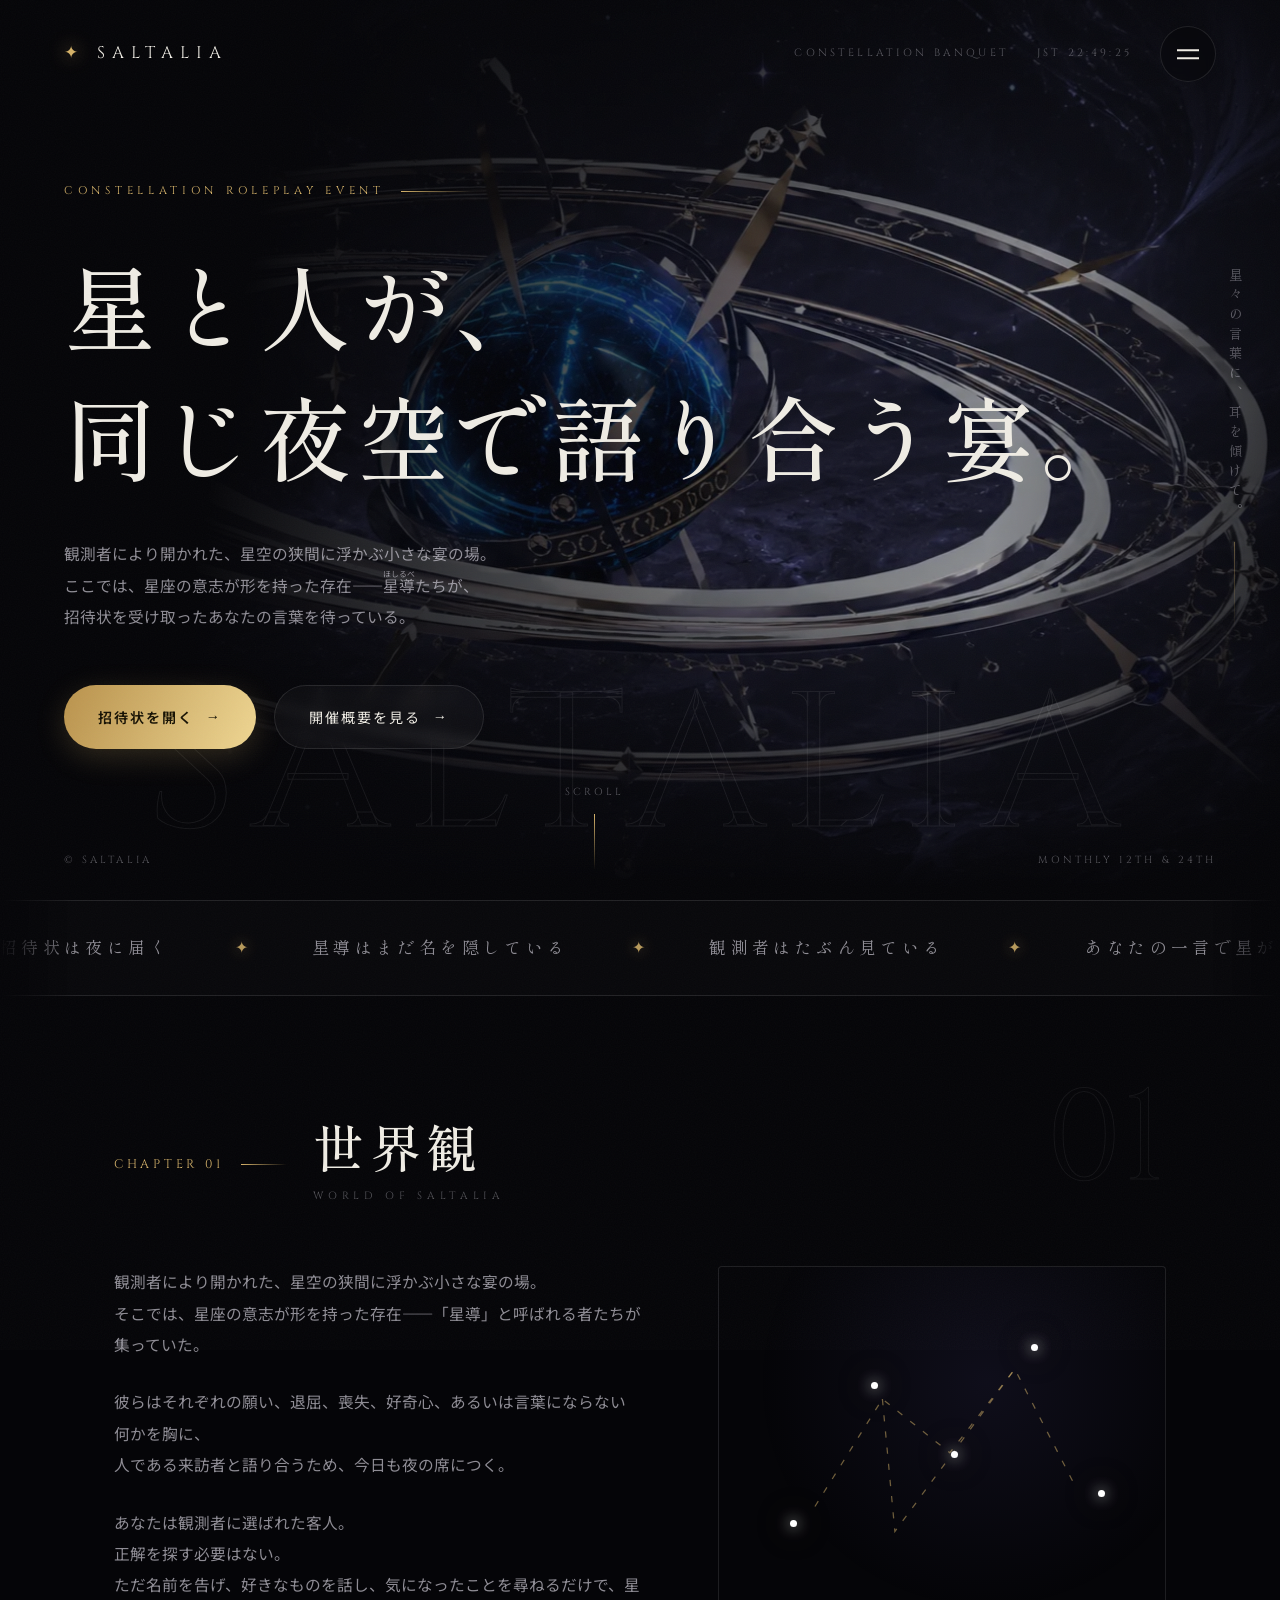
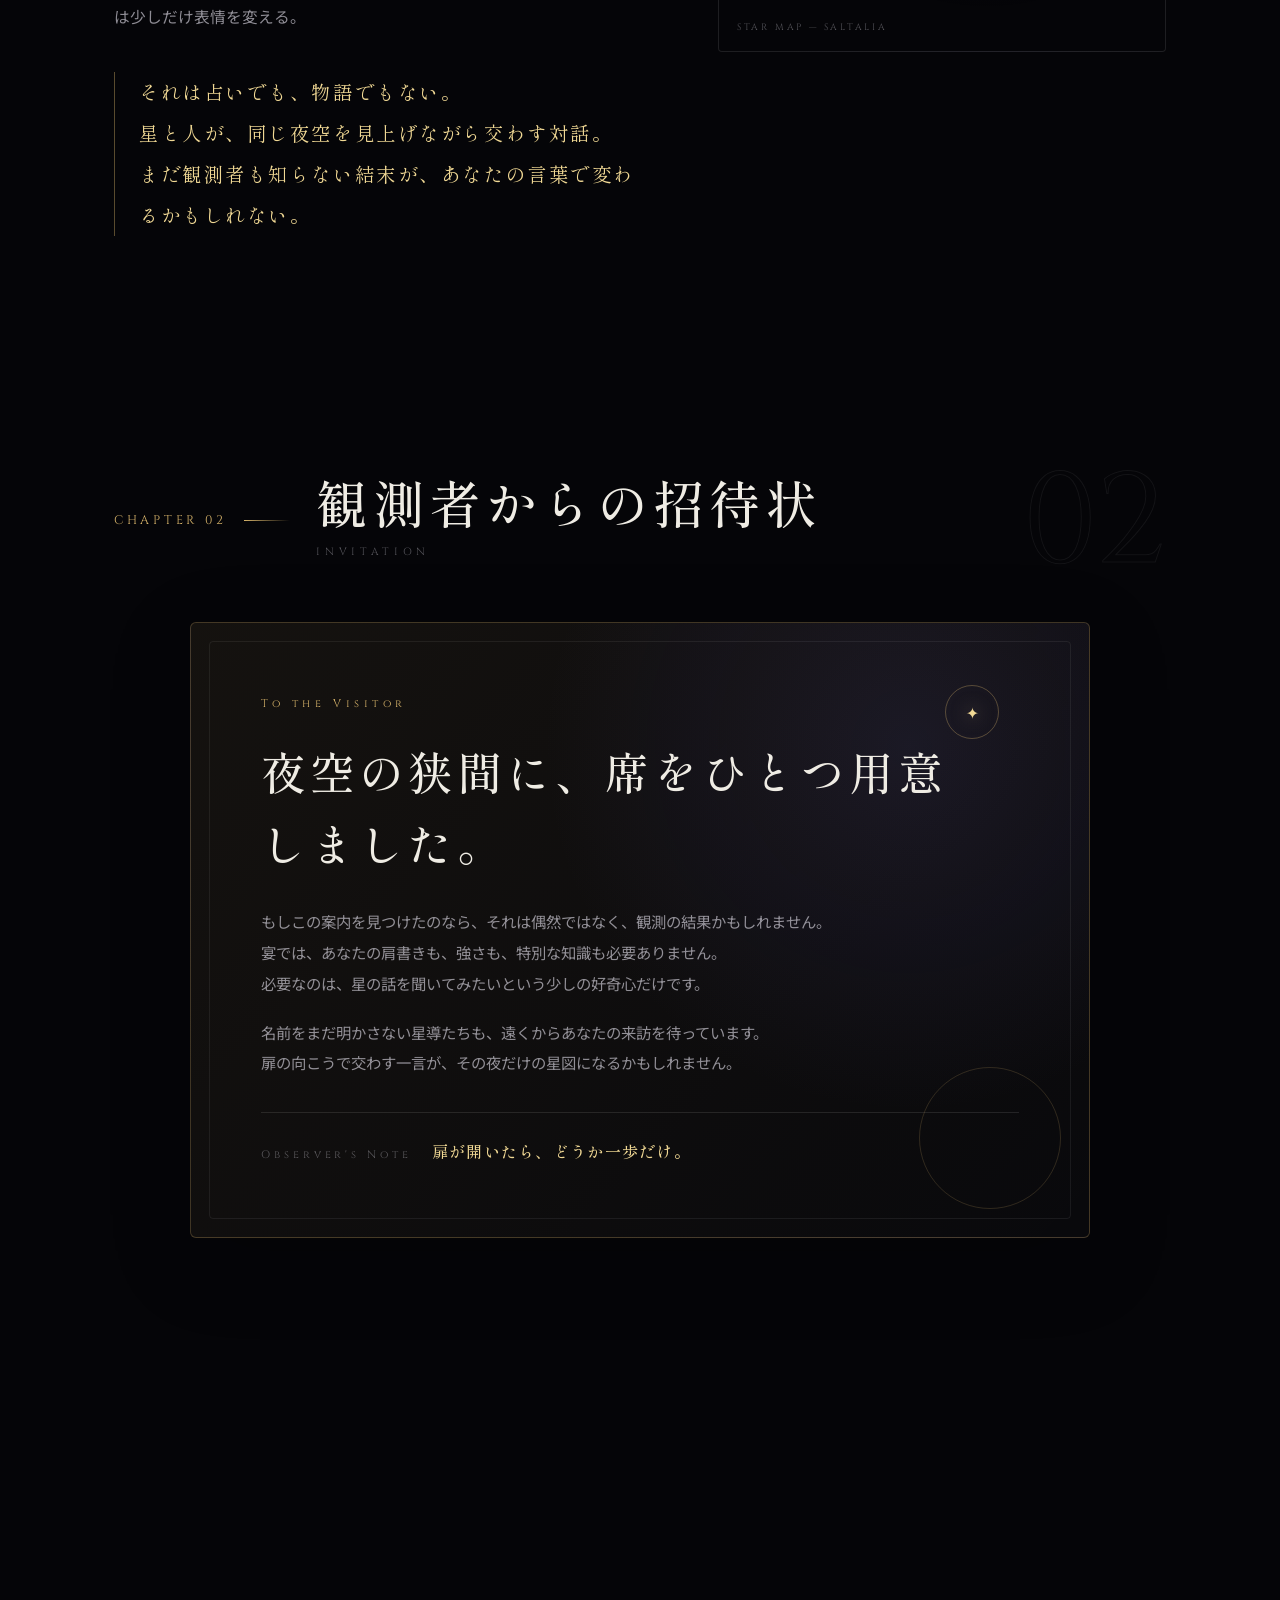
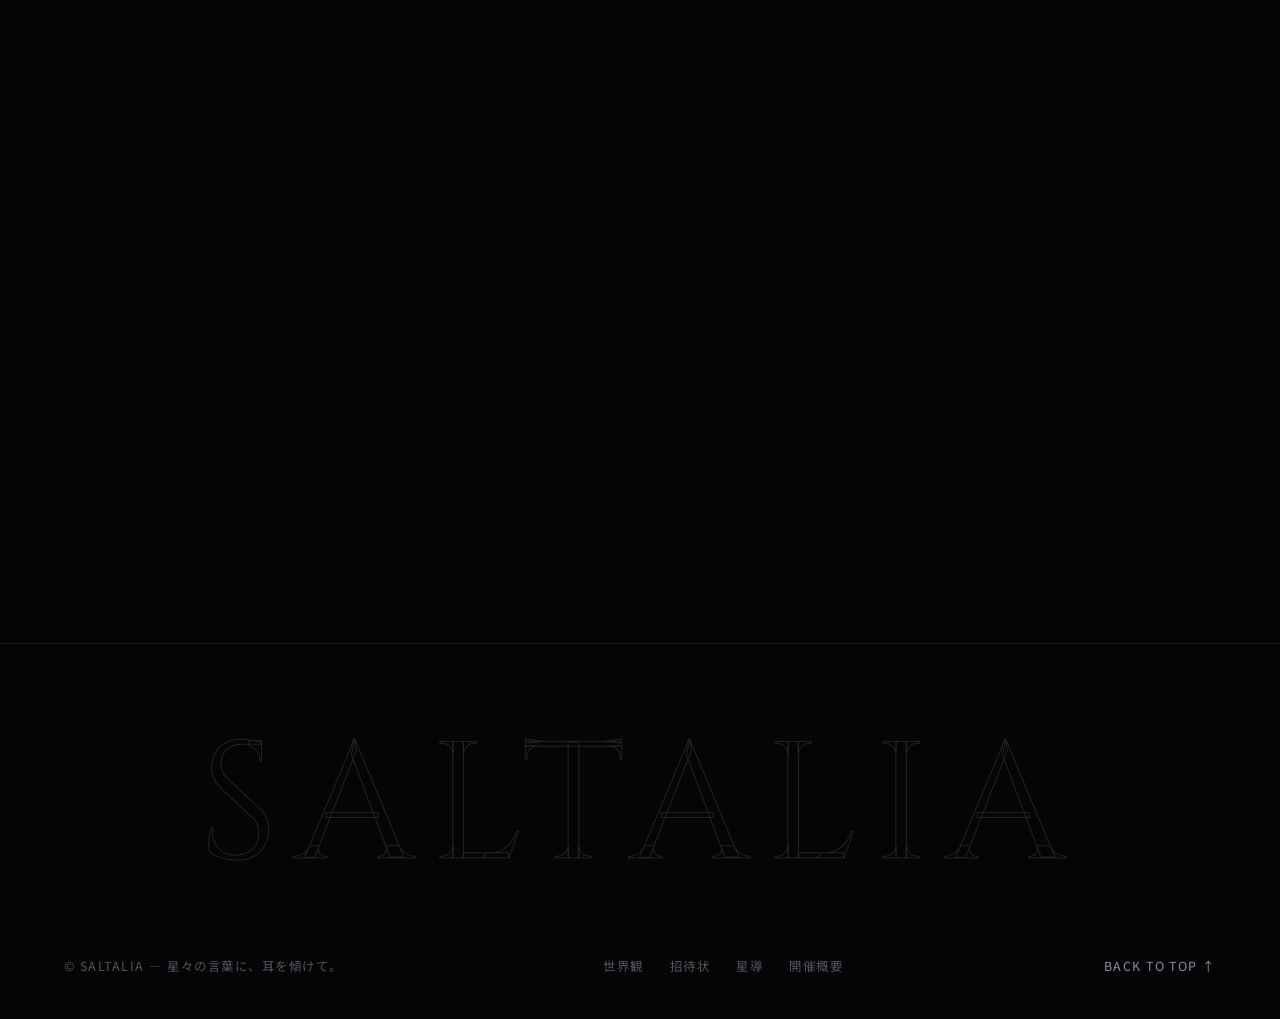
==== commit eee11955: "Update index.html" ====
--- a/index.html
+++ b/index.html
@@ -50,7 +50,7 @@
       <a href="#cast"><em>04</em>星導たち</a>
       <a href="#event"><em>05</em>開催概要</a>
       <a href="#visit"><em>06</em>来訪案内</a>
-      <a href="cast.html"><em>––</em>キャスト紹介（準備中）</a>
+      <a href="cast.html"><em>––</em>キャスト紹介</a>
     </div>
     <div class="menu-aside">
       <p>CONSTELLATION<br>ROLEPLAY EVENT</p>
@@ -221,32 +221,22 @@
         <h2 class="chapter-title">星導たち<small>Cast</small></h2>
       </div>
 
-      <article class="coming-soon-card reveal">
-        <div class="soon-orbit" aria-hidden="true">
-          <span></span><span></span><span></span><span></span>
-        </div>
-        <div class="soon-copy">
-          <p class="role">CAST PREVIEW</p>
-          <h3 class="cast-name">キャストページは、準備中。</h3>
-          <p class="cast-name-en">COMING SOON</p>
-          <p class="cast-catch">今はまだ、星の帳の向こう側。</p>
-          <p>
-            キャストの名前・姿・詳細プロフィールは、ただいま準備中です。<br>
-            どの星があなたを迎えるのか。<br>
-            どうか少しだけ、楽しみに待っていてください。
-          </p>
-          <div class="teaser-list">
-            <span>名前：未観測</span>
-            <span>星座：未観測</span>
-            <span>願い：観測不能</span>
-          </div>
-          <ul class="cast-tags">
-            <li>COMING SOON</li>
-            <li>ページ準備中</li>
-            <li>星導名簿は未観測</li>
-            <li>星の帳の向こう側</li>
-          </ul>
-          <a class="text-link" href="cast.html">TEASER PAGE<span class="arrow">→</span></a>
+      <article class="coming-soon-card reveal cast-preview-card">
+        <a class="cast-preview-image" href="cast.html" aria-label="アナスタシアのキャスト紹介を見る">
+          <img src="assets/anastasia.png" alt="アナスタシア（アーニャ）のキャスト写真" loading="lazy">
+        </a>
+        <div class="soon-copy observed-copy">
+          <p class="role">CELESTIAL OBSERVATION</p>
+          <p class="observation-kicker">星々の狭間に、新たな光を確認。</p>
+          <h3 class="cast-name">新たな星が<br>観測されました。</h3>
+          <p class="cast-catch">その星は、愛する弟の名を呼びながら、<br>まだ見ぬ運命との邂逅を待っています。</p>
+          <p class="observation-text">
+            甘い微笑みの向こう側で揺れる、ふたつの願い。<br>
+            ひとつは、弟と永遠に寄り添うこと。<br>
+            そしてもうひとつは――自分だけの王子さまを見つけること。
+          </p>
+          <p class="observation-whisper">「ねえ、来訪者さん。キミがその人だったりするのかな？」</p>
+          <a class="text-link" href="cast.html">星の記録をひらく<span class="arrow">→</span></a>
         </div>
       </article>
     </section>
